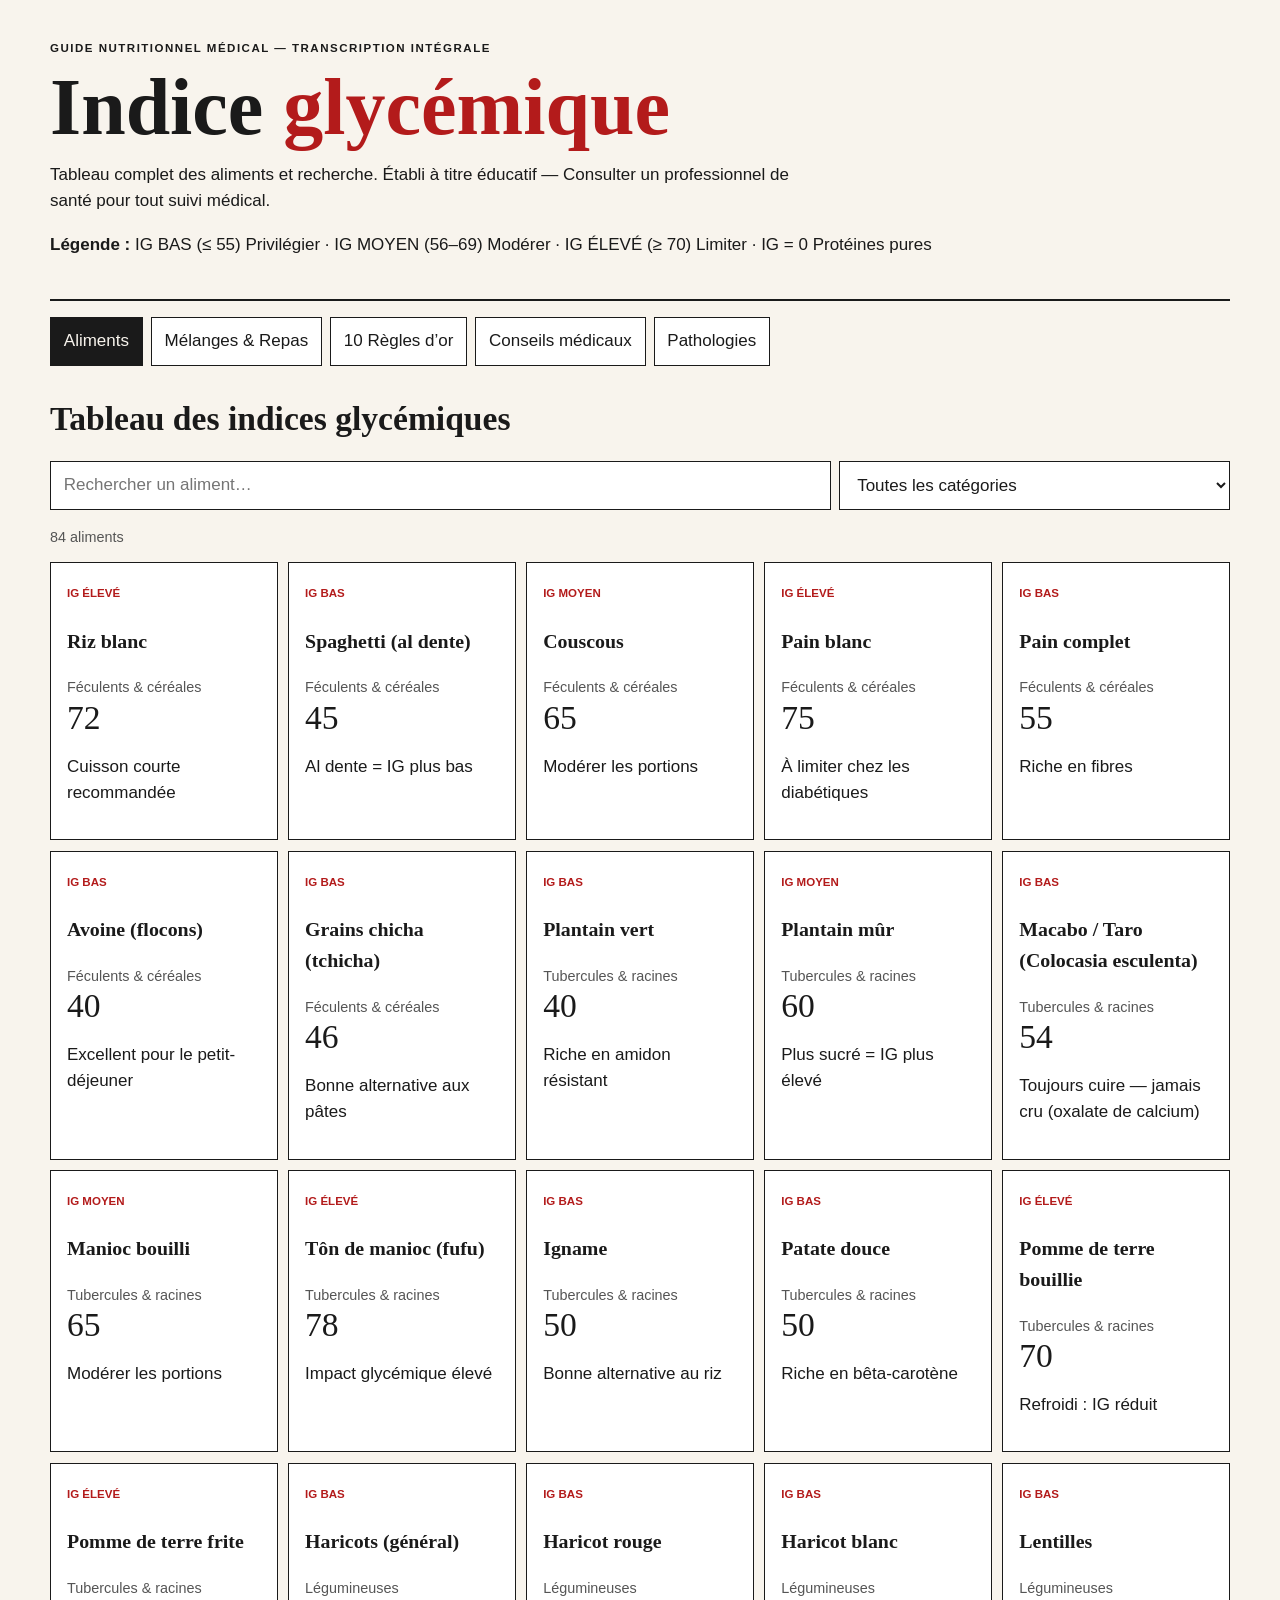
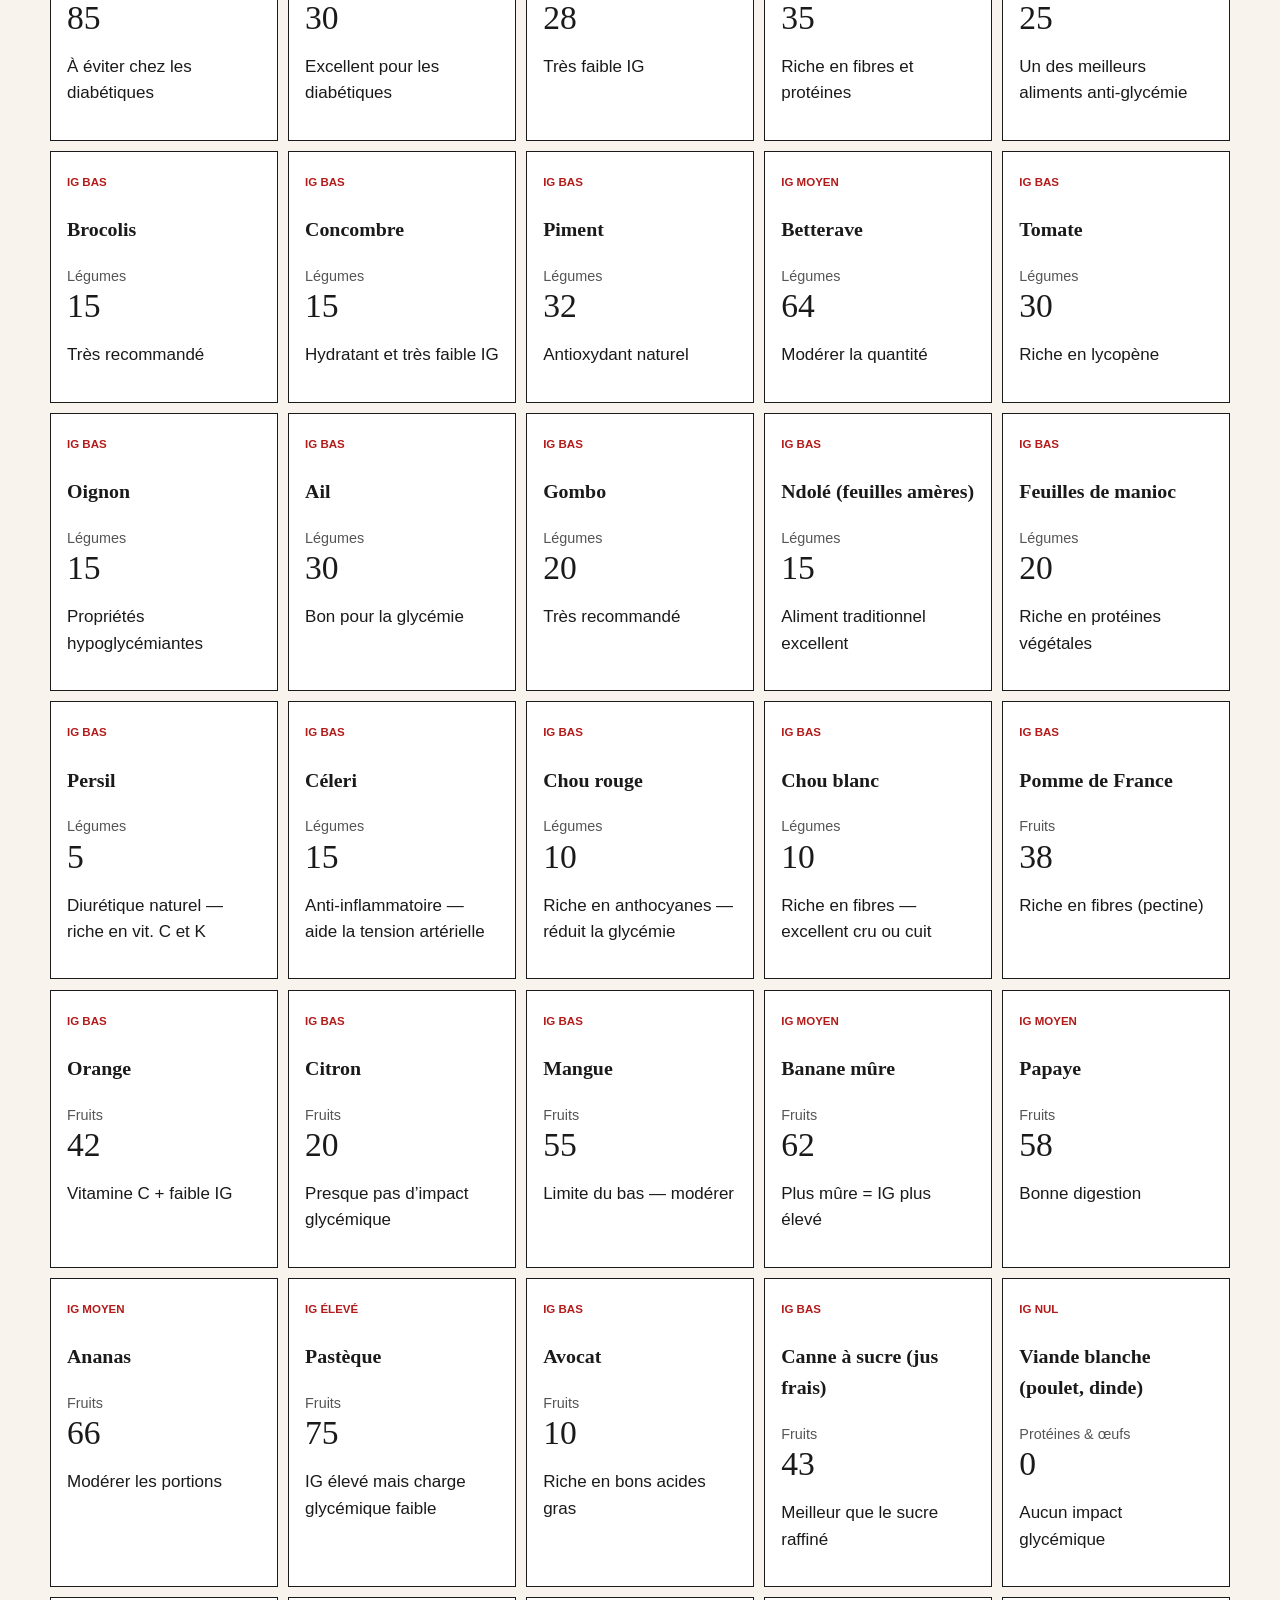
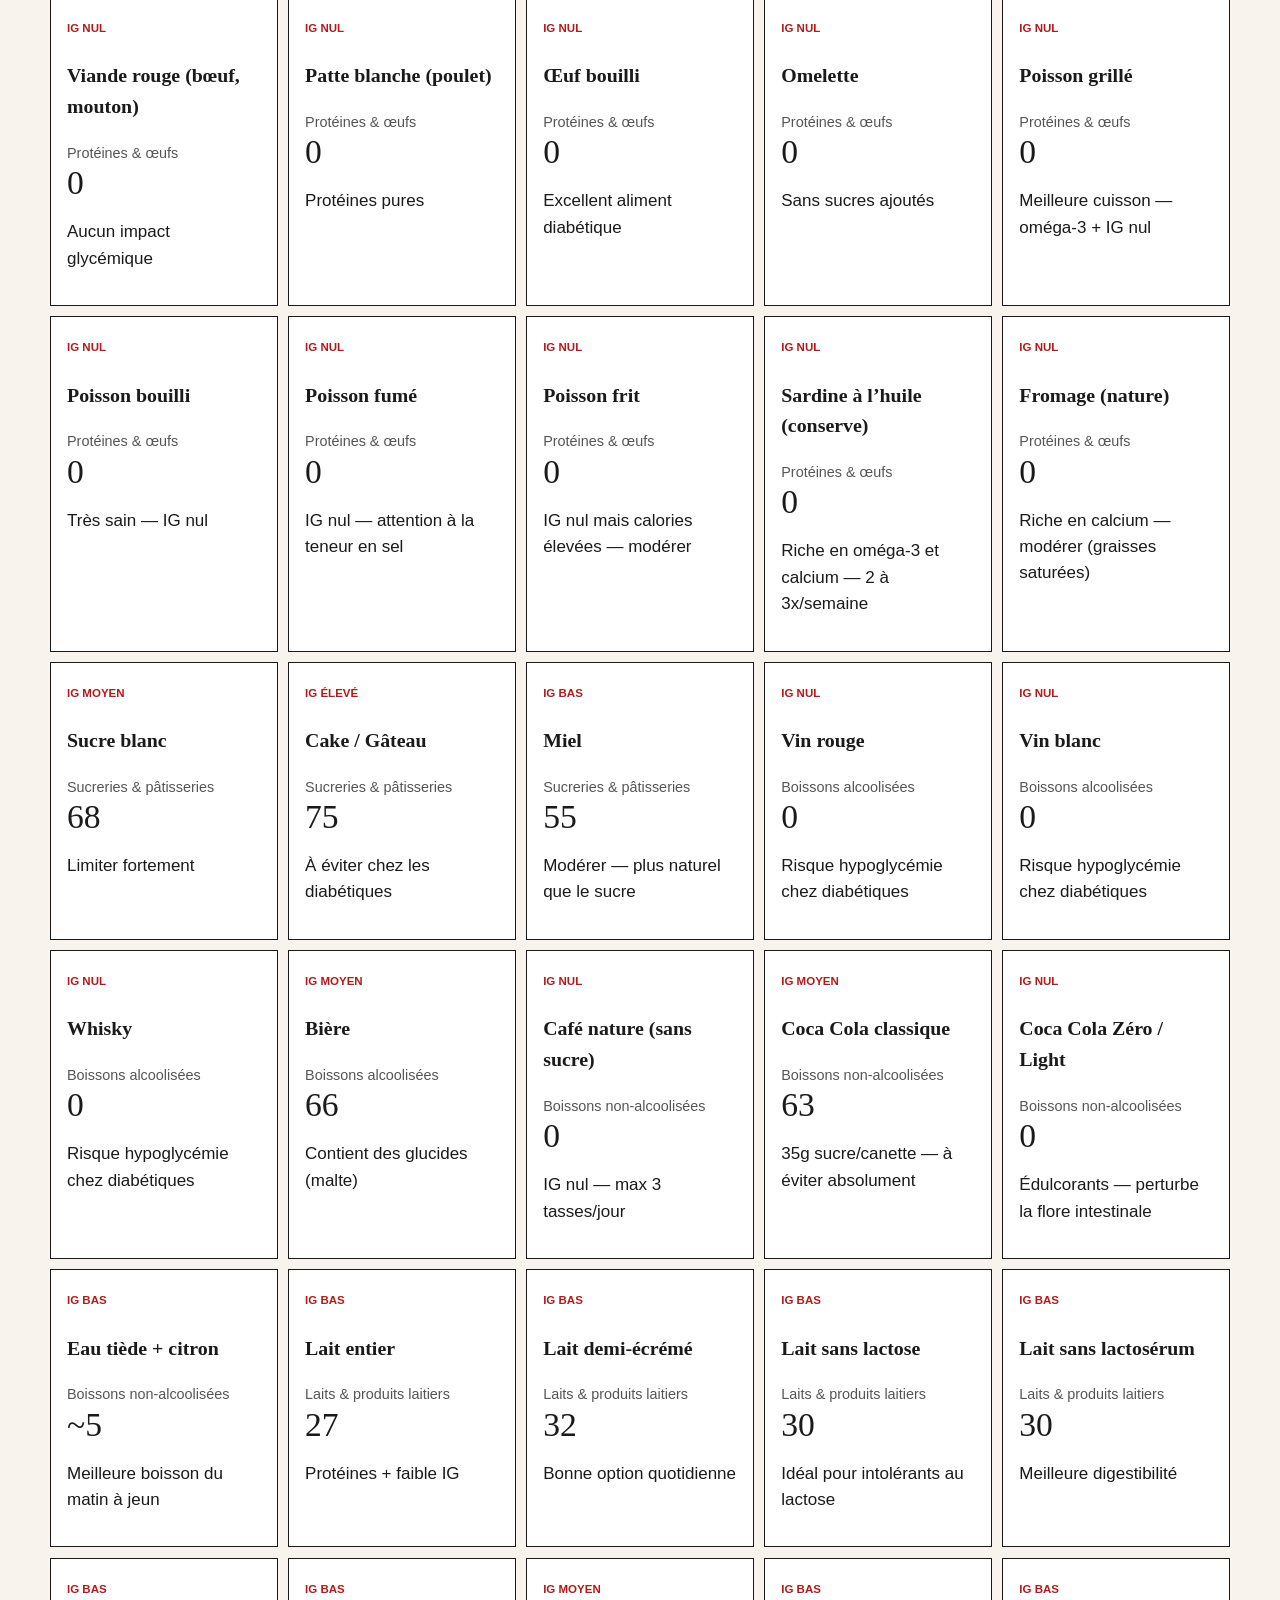
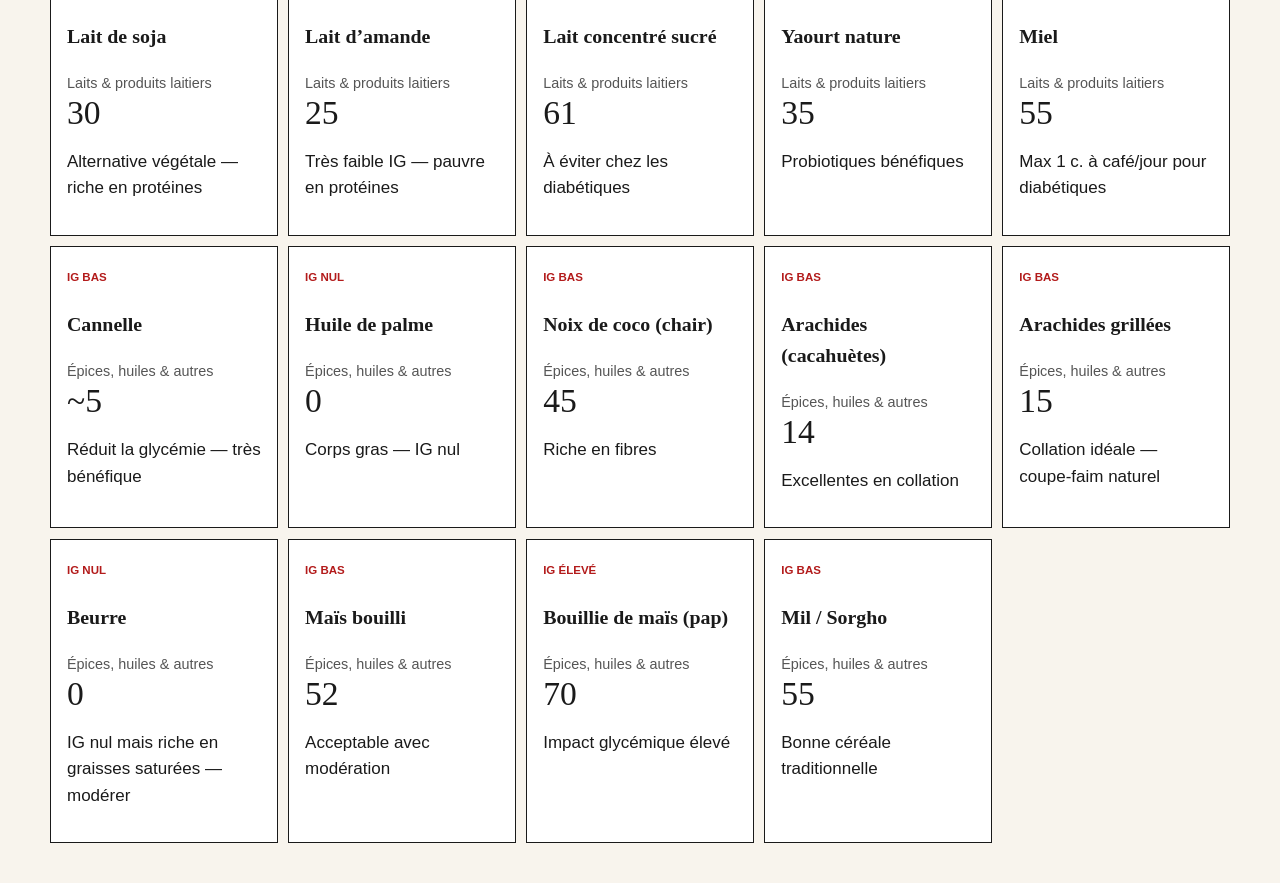
==== index.html @ 5c4b7b7a "Améliore le responsive design mobile et desktop" ====
<!doctype html>
<html lang="fr">
<head>
  <meta charset="utf-8">
  <meta name="viewport" content="width=device-width, initial-scale=1, viewport-fit=cover">
  <title>Aliments — Indice glycémique</title>
  <link rel="stylesheet" href="css/style.css">
</head>
<body><main><header><div class="eyebrow">Guide Nutritionnel Médical — transcription intégrale</div><h1>Indice <em>glycémique</em></h1><p class="intro">Tableau complet des aliments et recherche. Établi à titre éducatif — Consulter un professionnel de santé pour tout suivi médical.</p><p><b>Légende :</b> IG BAS (≤ 55) Privilégier · IG MOYEN (56–69) Modérer · IG ÉLEVÉ (≥ 70) Limiter · IG = 0 Protéines pures</p></header><nav id="global-nav" class="nav" aria-label="Navigation globale"></nav><h2>Tableau des indices glycémiques</h2><div class="controls"><input id="q" placeholder="Rechercher un aliment…"><select id="cat"></select></div><p id="count" class="muted"></p><div id="grid" class="grid"></div></main><script src="app.js"></script></body>
</html>
---- css/style.css ----
:root{--cream:#F8F4ED;--ink:#1A1A1A;--red:#B31B1B}*{box-sizing:border-box}html{font-size:100%;-webkit-text-size-adjust:100%}body{margin:0;background:var(--cream);color:var(--ink);font:clamp(1rem,2vw,1.0625rem)/1.55 Arial,sans-serif}main{width:min(100% - 2rem,1180px);margin:auto;padding:clamp(1rem,4vw,2.5rem) 0}header{border-bottom:2px solid var(--ink);padding-bottom:clamp(1rem,3vw,1.5rem)}h1,h2,h3{font-family:Georgia,serif}h1{font-size:clamp(2.35rem,8vw,5rem);line-height:.95;margin:.7rem 0 1rem;overflow-wrap:anywhere}h2{font-size:clamp(1.45rem,4vw,2.1rem);margin:1.5rem 0 .8rem}h1 em,.tag{color:var(--red);font-style:normal}.eyebrow{text-transform:uppercase;letter-spacing:.13em;font-size:.72rem;font-weight:bold}.intro{max-width:780px}.nav{display:flex;flex-wrap:wrap;gap:.5rem;margin:1rem 0 1.25rem;overflow-x:auto;padding-bottom:.15rem;-webkit-overflow-scrolling:touch}.nav a,.nav button,button,input,select{min-height:44px;border:1px solid var(--ink);border-radius:0;background:#fff;padding:.65rem .8rem;color:inherit;font:inherit}.nav a{display:flex;align-items:center;text-decoration:none;white-space:nowrap}.nav a.active,.nav a:hover{background:var(--ink);color:var(--cream)}.controls{display:grid;grid-template-columns:minmax(0,2fr) minmax(11rem,1fr);gap:.5rem;margin:1rem 0}.controls input,.controls select{width:100%;min-width:0}.grid,.rules{display:grid;grid-template-columns:repeat(auto-fit,minmax(min(100%,220px),1fr));gap:.65rem}.card,.panel,.rule{background:#fff;border:1px solid var(--ink);padding:clamp(.85rem,2vw,1rem);min-width:0}.tag{font-size:.72rem;text-transform:uppercase;font-weight:bold}.gi{font:clamp(1.8rem,5vw,2.1rem) Georgia,serif}.muted{color:#555;font-size:.9rem}.rule{border-left:4px solid var(--red)}table{border-collapse:collapse;width:100%;background:#fff;min-width:36rem}th,td{border:1px solid var(--ink);padding:.55rem;text-align:left;vertical-align:top}th{font-family:Georgia,serif}.pagination{border-top:2px solid var(--ink);padding-top:1rem;margin-top:1.5rem}p,li{overflow-wrap:anywhere}@media(max-width:650px){main{width:min(100% - 1.25rem,1180px)}.controls{grid-template-columns:1fr}.nav{flex-wrap:nowrap}.nav a{flex:0 0 auto}table{font-size:.85rem}.panel{padding:.85rem}ul{padding-left:1.25rem}}@media(min-width:900px){.nav a{flex:0 1 auto}}@media(max-width:340px){body{font-size:.95rem}.eyebrow{letter-spacing:.08em}.nav{gap:.35rem}}
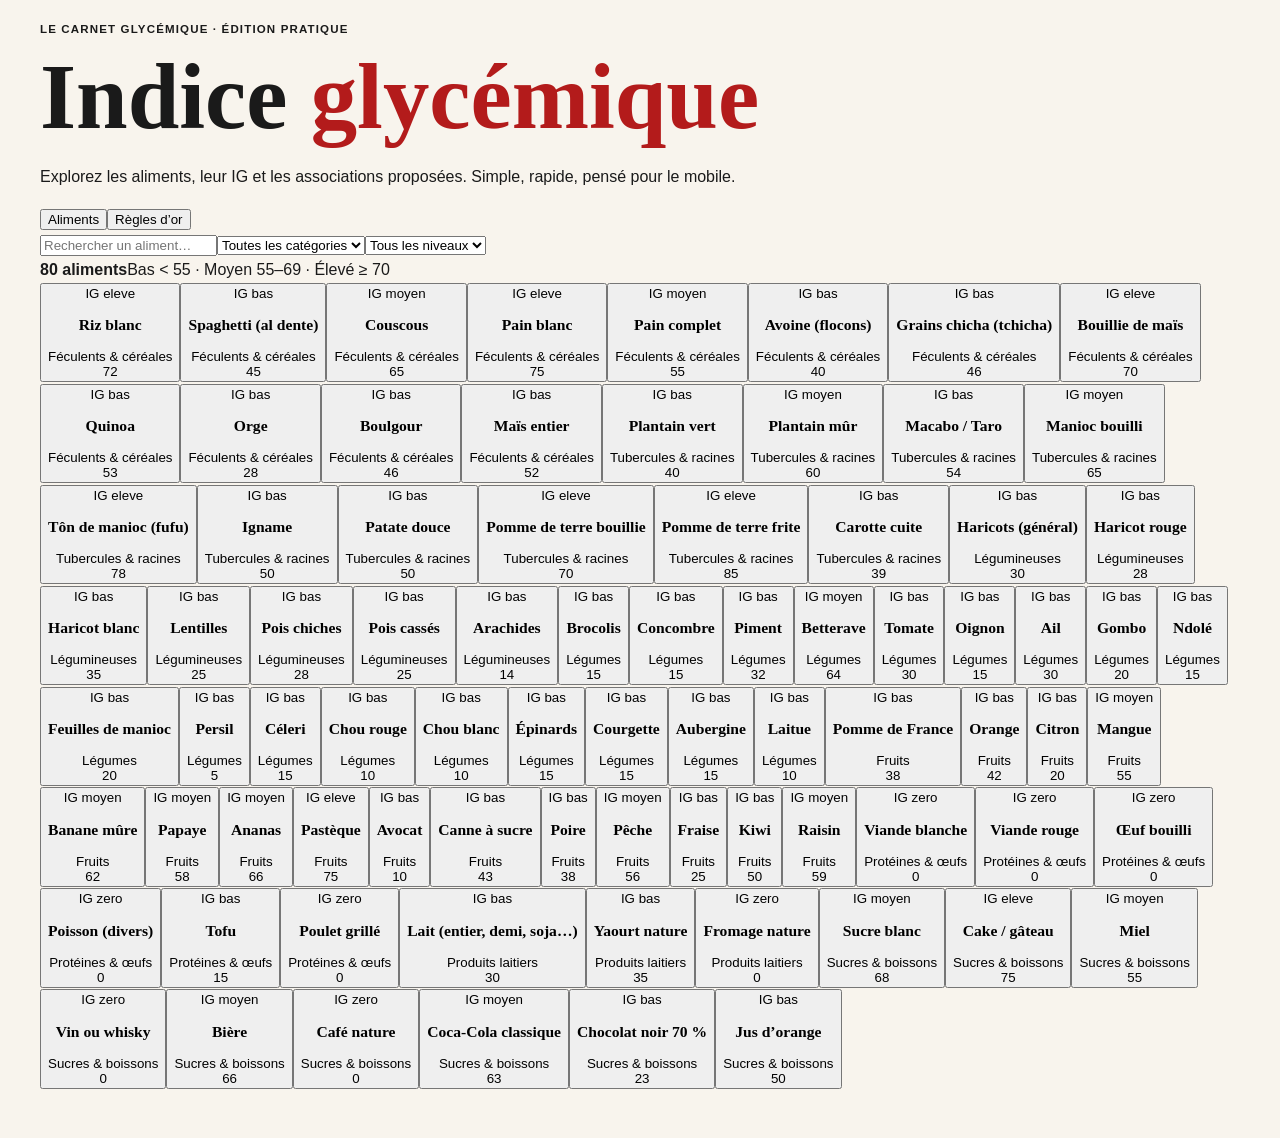
==== commit 7bfd4c3c: "Initialisation autonome des aliments dans index.html" ====
--- a/index.html
+++ b/index.html
@@ -1,10 +1 @@
-<!doctype html>
-<html lang="fr">
-<head>
-  <meta charset="utf-8">
-  <meta name="viewport" content="width=device-width, initial-scale=1, viewport-fit=cover">
-  <title>Aliments — Indice glycémique</title>
-  <link rel="stylesheet" href="css/style.css">
-</head>
-<body><main><header><div class="eyebrow">Guide Nutritionnel Médical — transcription intégrale</div><h1>Indice <em>glycémique</em></h1><p class="intro">Tableau complet des aliments et recherche. Établi à titre éducatif — Consulter un professionnel de santé pour tout suivi médical.</p><p><b>Légende :</b> IG BAS (≤ 55) Privilégier · IG MOYEN (56–69) Modérer · IG ÉLEVÉ (≥ 70) Limiter · IG = 0 Protéines pures</p></header><nav id="global-nav" class="nav" aria-label="Navigation globale"></nav><h2>Tableau des indices glycémiques</h2><div class="controls"><input id="q" placeholder="Rechercher un aliment…"><select id="cat"></select></div><p id="count" class="muted"></p><div id="grid" class="grid"></div></main><script src="app.js"></script></body>
-</html>+<!doctype html><html lang="fr"><head><meta charset="utf-8"><meta name="viewport" content="width=device-width,initial-scale=1"><title>Indice — Le carnet glycémique</title><link rel="stylesheet" href="css/style.css"></head><body><main><header><div class="eyebrow">Le carnet glycémique · édition pratique</div><h1>Indice <em>glycémique</em></h1><p class="intro">Explorez les aliments, leur IG et les associations proposées. Simple, rapide, pensé pour le mobile.</p></header><div class="tabs"><button class="active" data-tab="foods">Aliments</button><button data-tab="rules">Règles d’or</button></div><section id="foods"><div class="controls"><input id="search" placeholder="Rechercher un aliment…" autocomplete="off"><select id="cat"><option value="">Toutes les catégories</option></select><select id="level"><option value="">Tous les niveaux</option><option value="bas">IG bas</option><option value="moyen">IG moyen</option><option value="eleve">IG élevé</option><option value="zero">IG nul</option></select></div><div class="meta"><strong id="count">0 aliment</strong><span class="muted">Bas &lt; 55 · Moyen 55–69 · Élevé ≥ 70</span></div><div id="grid" class="grid"></div><article id="detail" class="panel" hidden></article></section><section id="rules" hidden><h2>Les règles d’or</h2><div id="rulesList" class="rules"></div><p class="muted" id="note"></p></section></main><script src="js/data.js"></script><script>let db=window.APP_DATA;const $=s=>document.querySelector(s);const level=v=>v===0?'zero':v<55?'bas':v<70?'moyen':'eleve';function render(){let q=$('#search').value.toLowerCase(),c=$('#cat').value,l=$('#level').value,a=db.aliments.filter(x=>(!q||x[0].toLowerCase().includes(q))&&(!c||x[1]===c)&&(!l||level(x[2])===l));$('#count').textContent=a.length+' aliment'+(a.length>1?'s':'');$('#grid').innerHTML=a.map(x=>`<button class="card"><span class="tag ${level(x[2])}">IG ${level(x[2])}</span><h3>${x[0]}</h3><span class="muted">${x[1]}</span><div class="gi ${level(x[2])}">${x[2]}</div></button>`).join('');document.querySelectorAll('.card').forEach((b,i)=>b.onclick=()=>{$('#detail').hidden=false;$('#detail').innerHTML=`<h2>${a[i][0]}</h2><div class="gi ${level(a[i][2])}">IG ${a[i][2]}</div><p>${a[i][3]}</p>`;$('#detail').scrollIntoView({behavior:'smooth'})})}function init(){[...new Set(db.aliments.map(x=>x[1]))].sort().forEach(x=>$('#cat').insertAdjacentHTML('beforeend',`<option>${x}</option>`));$('#rulesList').innerHTML=db.regles_dor.map(x=>`<div class="rule">${x}</div>`).join('');$('#note').textContent=db.note||'';render()}['search','cat','level'].forEach(x=>$('#'+x).oninput=render);document.querySelectorAll('[data-tab]').forEach(b=>b.onclick=()=>{document.querySelectorAll('[data-tab]').forEach(x=>x.classList.remove('active'));b.classList.add('active');$('#foods').hidden=b.dataset.tab!=='foods';$('#rules').hidden=b.dataset.tab!=='rules'});document.addEventListener('DOMContentLoaded',init);</script></body></html>
--- a/css/style.css
+++ b/css/style.css
@@ -1 +1 @@
-:root{--cream:#F8F4ED;--ink:#1A1A1A;--red:#B31B1B}*{box-sizing:border-box}html{font-size:100%;-webkit-text-size-adjust:100%}body{margin:0;background:var(--cream);color:var(--ink);font:clamp(1rem,2vw,1.0625rem)/1.55 Arial,sans-serif}main{width:min(100% - 2rem,1180px);margin:auto;padding:clamp(1rem,4vw,2.5rem) 0}header{border-bottom:2px solid var(--ink);padding-bottom:clamp(1rem,3vw,1.5rem)}h1,h2,h3{font-family:Georgia,serif}h1{font-size:clamp(2.35rem,8vw,5rem);line-height:.95;margin:.7rem 0 1rem;overflow-wrap:anywhere}h2{font-size:clamp(1.45rem,4vw,2.1rem);margin:1.5rem 0 .8rem}h1 em,.tag{color:var(--red);font-style:normal}.eyebrow{text-transform:uppercase;letter-spacing:.13em;font-size:.72rem;font-weight:bold}.intro{max-width:780px}.nav{display:flex;flex-wrap:wrap;gap:.5rem;margin:1rem 0 1.25rem;overflow-x:auto;padding-bottom:.15rem;-webkit-overflow-scrolling:touch}.nav a,.nav button,button,input,select{min-height:44px;border:1px solid var(--ink);border-radius:0;background:#fff;padding:.65rem .8rem;color:inherit;font:inherit}.nav a{display:flex;align-items:center;text-decoration:none;white-space:nowrap}.nav a.active,.nav a:hover{background:var(--ink);color:var(--cream)}.controls{display:grid;grid-template-columns:minmax(0,2fr) minmax(11rem,1fr);gap:.5rem;margin:1rem 0}.controls input,.controls select{width:100%;min-width:0}.grid,.rules{display:grid;grid-template-columns:repeat(auto-fit,minmax(min(100%,220px),1fr));gap:.65rem}.card,.panel,.rule{background:#fff;border:1px solid var(--ink);padding:clamp(.85rem,2vw,1rem);min-width:0}.tag{font-size:.72rem;text-transform:uppercase;font-weight:bold}.gi{font:clamp(1.8rem,5vw,2.1rem) Georgia,serif}.muted{color:#555;font-size:.9rem}.rule{border-left:4px solid var(--red)}table{border-collapse:collapse;width:100%;background:#fff;min-width:36rem}th,td{border:1px solid var(--ink);padding:.55rem;text-align:left;vertical-align:top}th{font-family:Georgia,serif}.pagination{border-top:2px solid var(--ink);padding-top:1rem;margin-top:1.5rem}p,li{overflow-wrap:anywhere}@media(max-width:650px){main{width:min(100% - 1.25rem,1180px)}.controls{grid-template-columns:1fr}.nav{flex-wrap:nowrap}.nav a{flex:0 0 auto}table{font-size:.85rem}.panel{padding:.85rem}ul{padding-left:1.25rem}}@media(min-width:900px){.nav a{flex:0 1 auto}}@media(max-width:340px){body{font-size:.95rem}.eyebrow{letter-spacing:.08em}.nav{gap:.35rem}}+:root{--cream:#F8F4ED;--charcoal:#1A1A1A;--crimson:#B31B1B;--paper:#FFFFFF;--contrast:#F1EBE0}*{box-sizing:border-box}html{scroll-behavior:smooth}body{margin:0;background:var(--cream);color:var(--charcoal);font:16px/1.6 Arial,sans-serif}main{width:min(100% - 2rem,1200px);margin:auto;padding:1.25rem 0 3rem}h1,h2,h3{font-family:Georgia,'Times New Roman',serif;line-height:1.1}h1{font-size:clamp(2.7rem,8vw,5.8rem);margin:.5rem 0 1rem}h1 em{color:var(--crimson);font-style:normal}.hero{border-bottom:2px solid var(--charcoal);padding:1rem 0 2rem}.eyebrow,.section-number,.card-kicker,.label,.badge{font-size:.72rem;font-weight:700;letter-spacing:.1em;text-transform:uppercase}.lead{max-width:42rem;font-size:1.1rem}.quick-nav{display:flex;gap:.5rem;overflow-x:auto;padding:1rem 0;position:sticky;top:0;background:var(--cream);z-index:2}.quick-nav a{border:1px solid var(--charcoal);color:var(--charcoal);padding:.55rem .75rem;text-decoration:none;white-space:nowrap}.quick-nav a:hover,.quick-nav a:focus{background:var(--charcoal);color:var(--cream)}.section-block{scroll-margin-top:5rem;margin:2.5rem 0 4rem}.section-heading{border-left:4px solid var(--crimson);padding:0 0 1rem 1rem;margin-bottom:1.5rem}.section-heading h2{font-size:clamp(1.8rem,4vw,3rem);margin:.25rem 0 .75rem}.section-number{color:var(--crimson);margin:0}.card-grid{display:grid;grid-template-columns:repeat(auto-fit,minmax(min(100%,340px),1fr));gap:1.25rem}.pathology-card{background:var(--paper);border:1px solid var(--charcoal);border-left:4px solid var(--crimson);scroll-margin-top:5rem;min-width:0}.card-header{background:var(--contrast);border-bottom:1px solid #D5CEBE;padding:1.25rem}.card-header h3{font-size:clamp(1.35rem,3vw,1.8rem);margin:.25rem 0 .7rem}.card-kicker{color:var(--crimson);margin:0}.badge{display:inline-block;background:var(--charcoal);color:var(--cream);padding:.25rem .5rem;letter-spacing:.05em}.description{margin:1rem 0 0}.card-content{padding:1.25rem}.card-content>div{margin:0 0 1.5rem}.card-content>div:last-child{margin-bottom:0}.card-content h4{font-size:.78rem;letter-spacing:.08em;text-transform:uppercase;margin:0 0 .5rem;color:var(--crimson)}.card-content p{margin:.35rem 0}.card-content ul{margin:.5rem 0 0;padding-left:1.25rem}.card-content li{margin:.3rem 0}.label{border-top:1px solid #D5CEBE;padding-top:.75rem;margin-top:1rem!important}.notice{border-top:2px solid var(--charcoal);padding-top:1rem;font-size:.9rem}@media(max-width:600px){main{width:min(100% - 1.25rem,1200px)}.quick-nav{margin:0 -.25rem;padding-left:.25rem;padding-right:.25rem}.section-block{margin:2rem 0 3rem}.card-content{padding:1rem}.card-header{padding:1rem}}
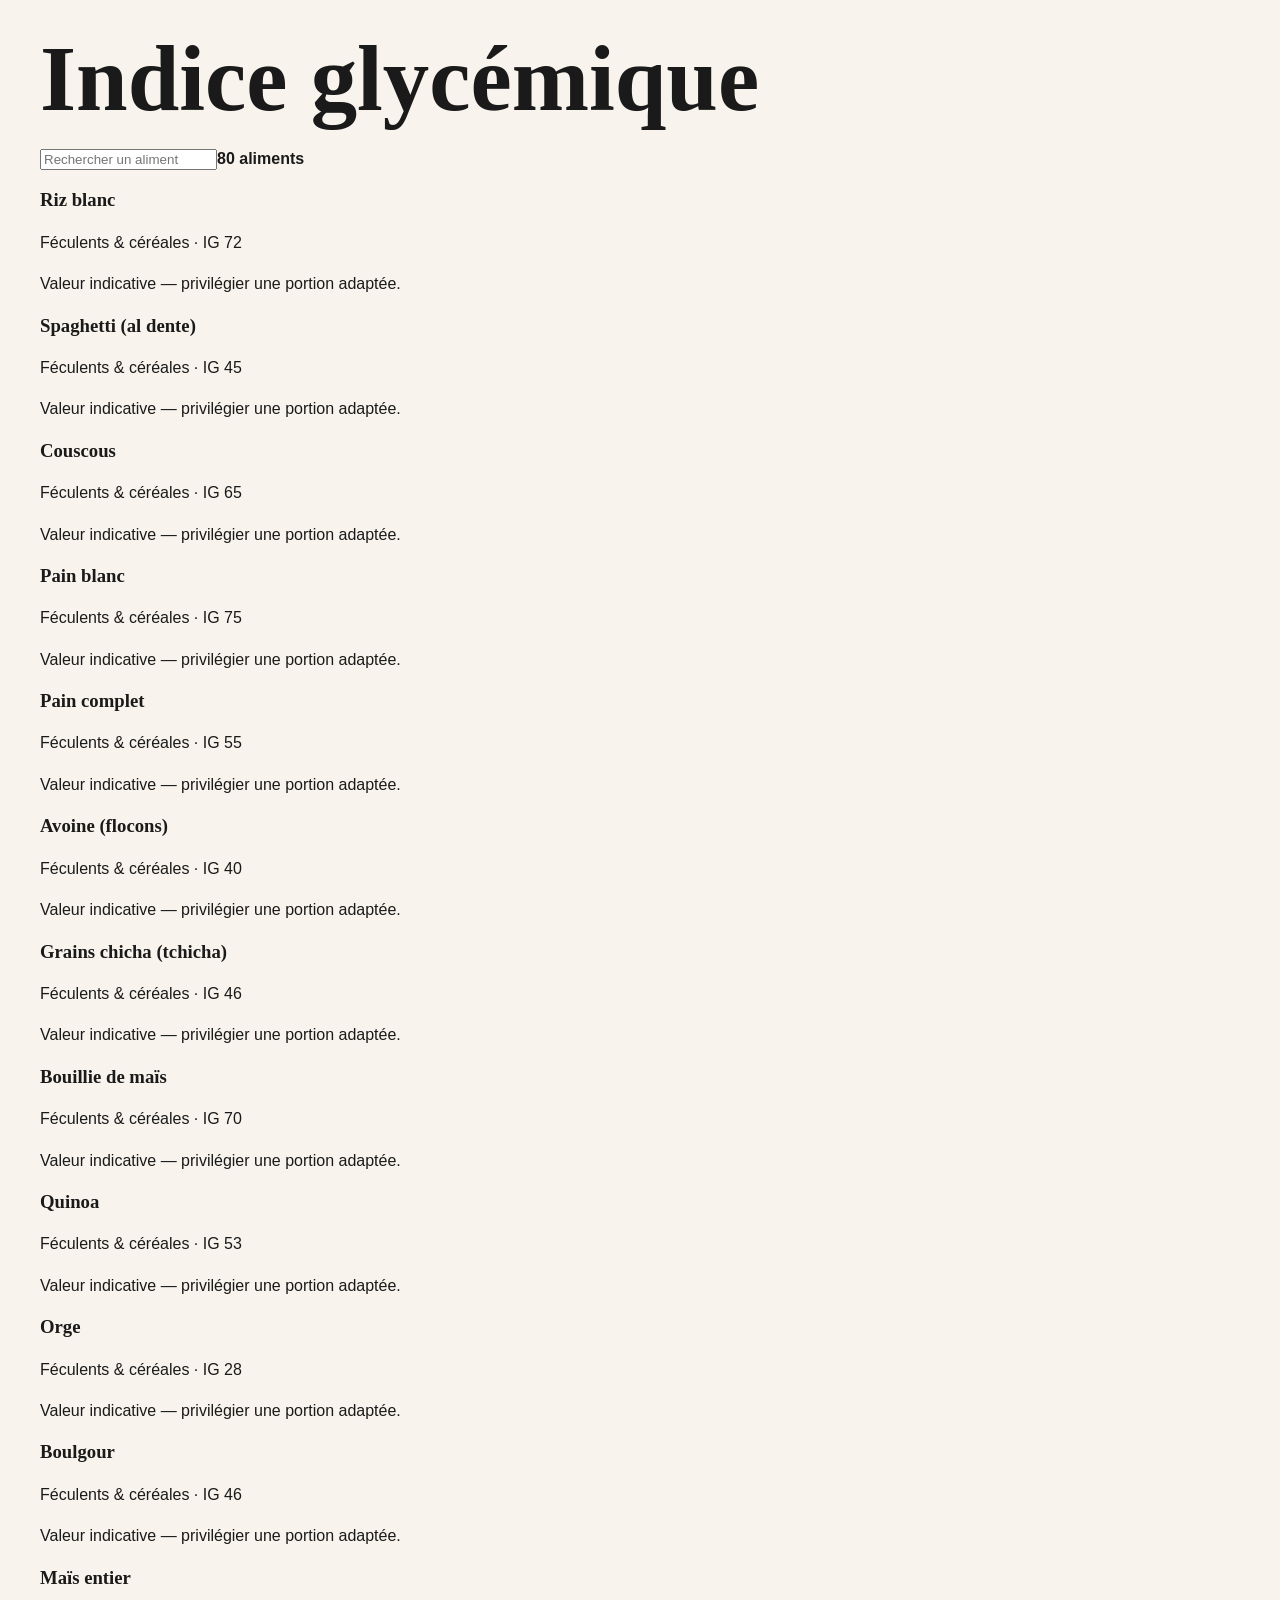
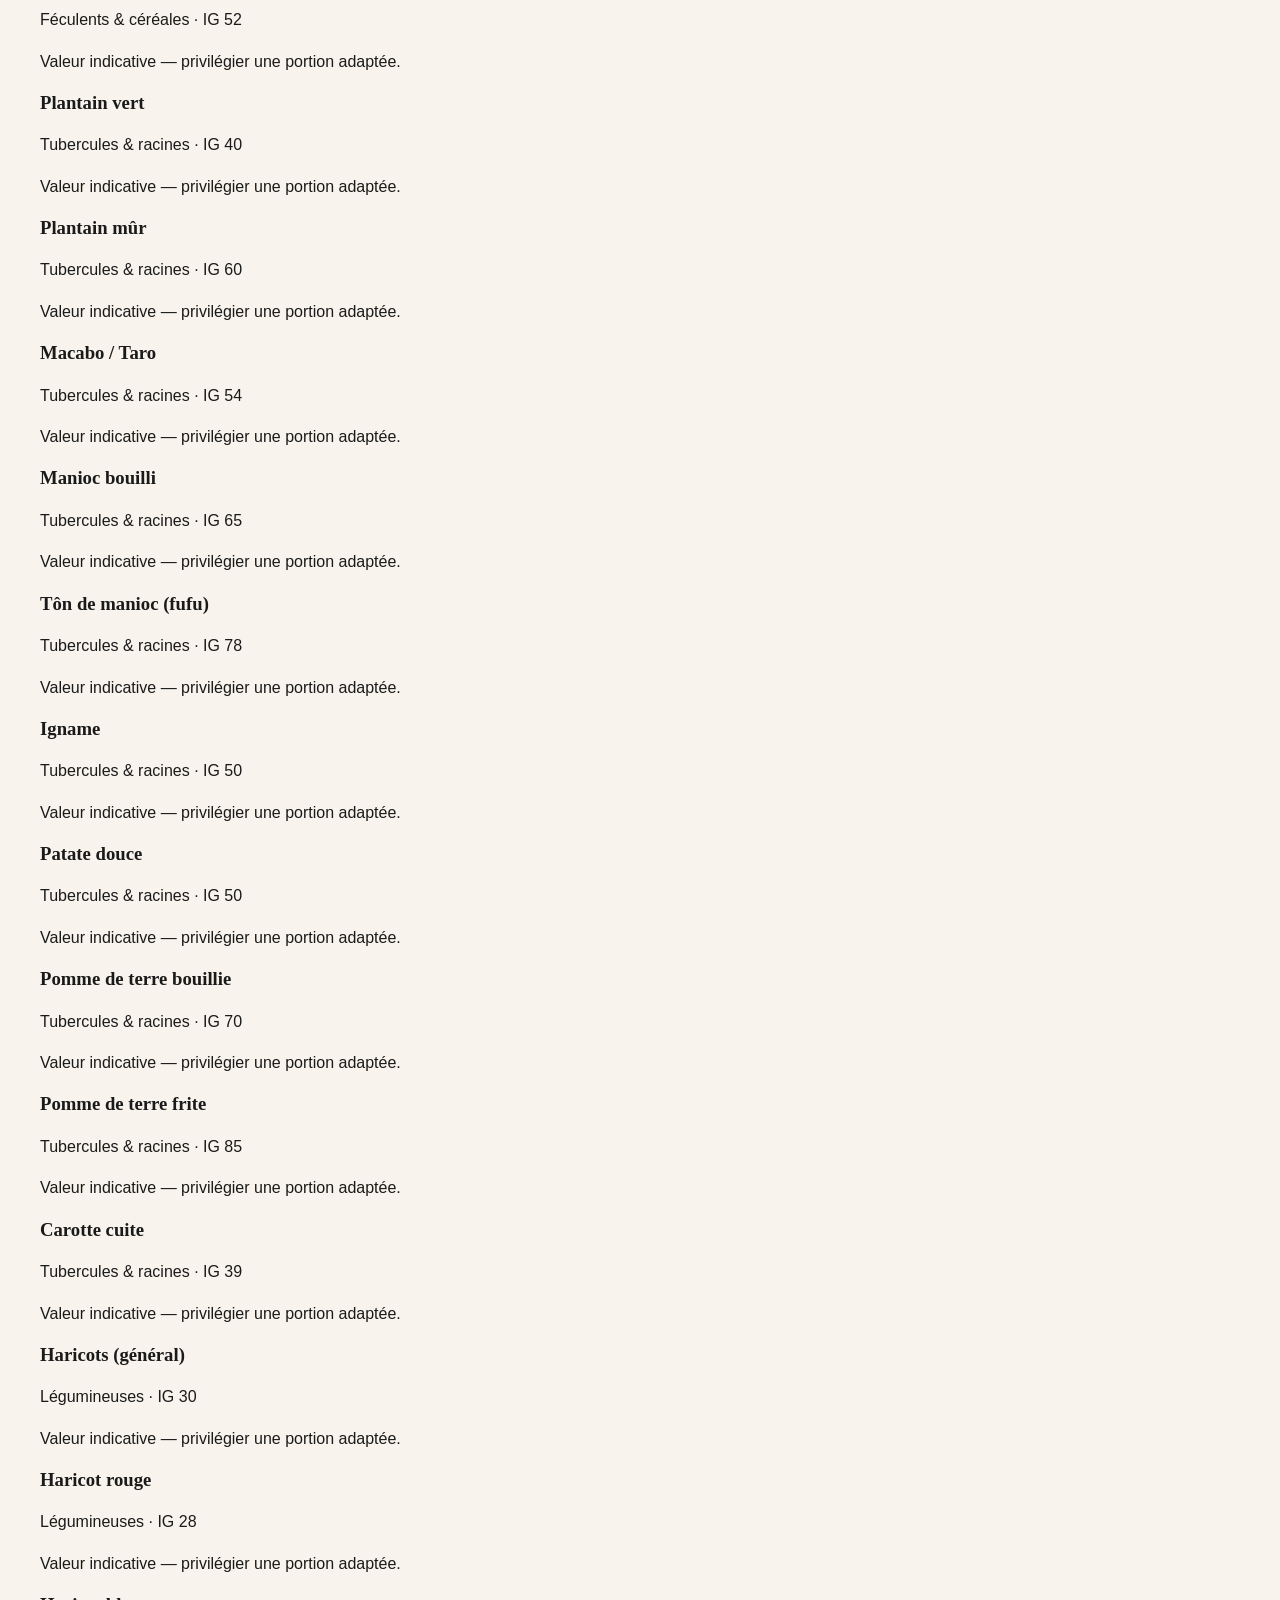
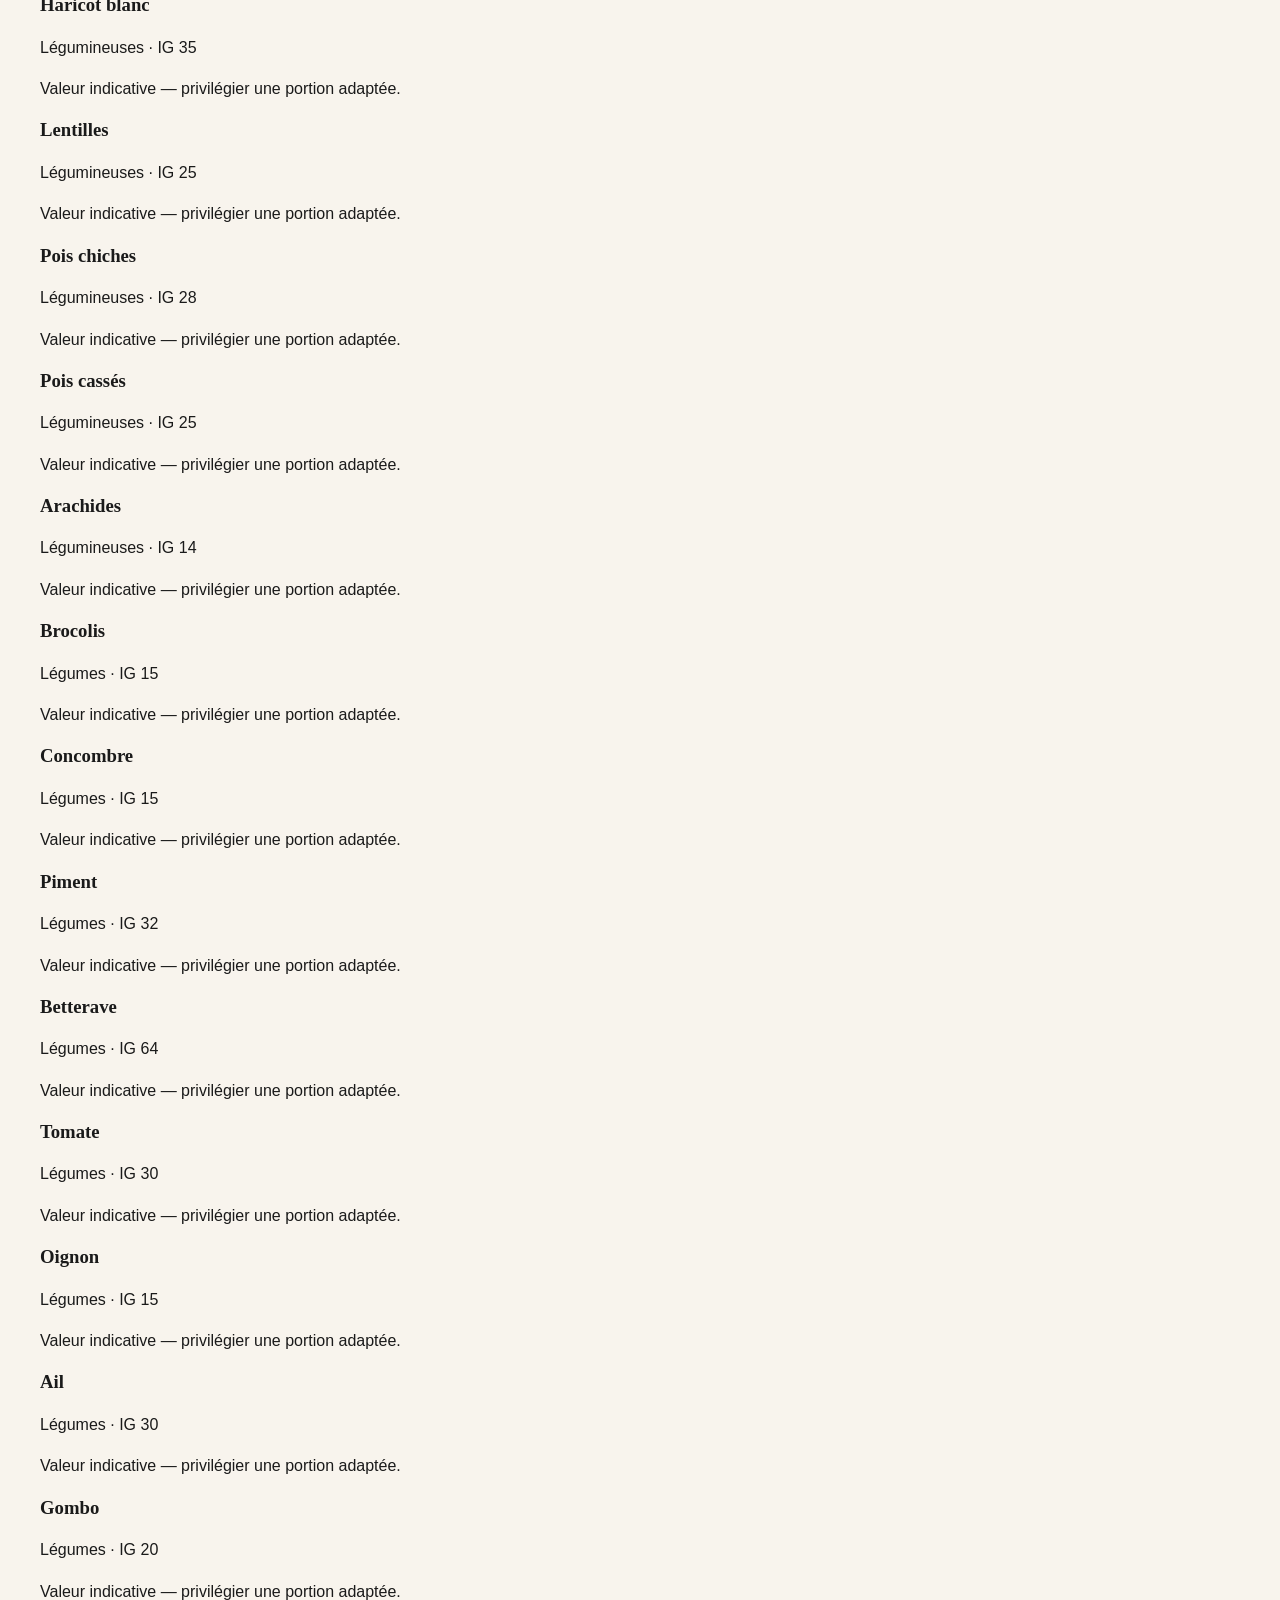
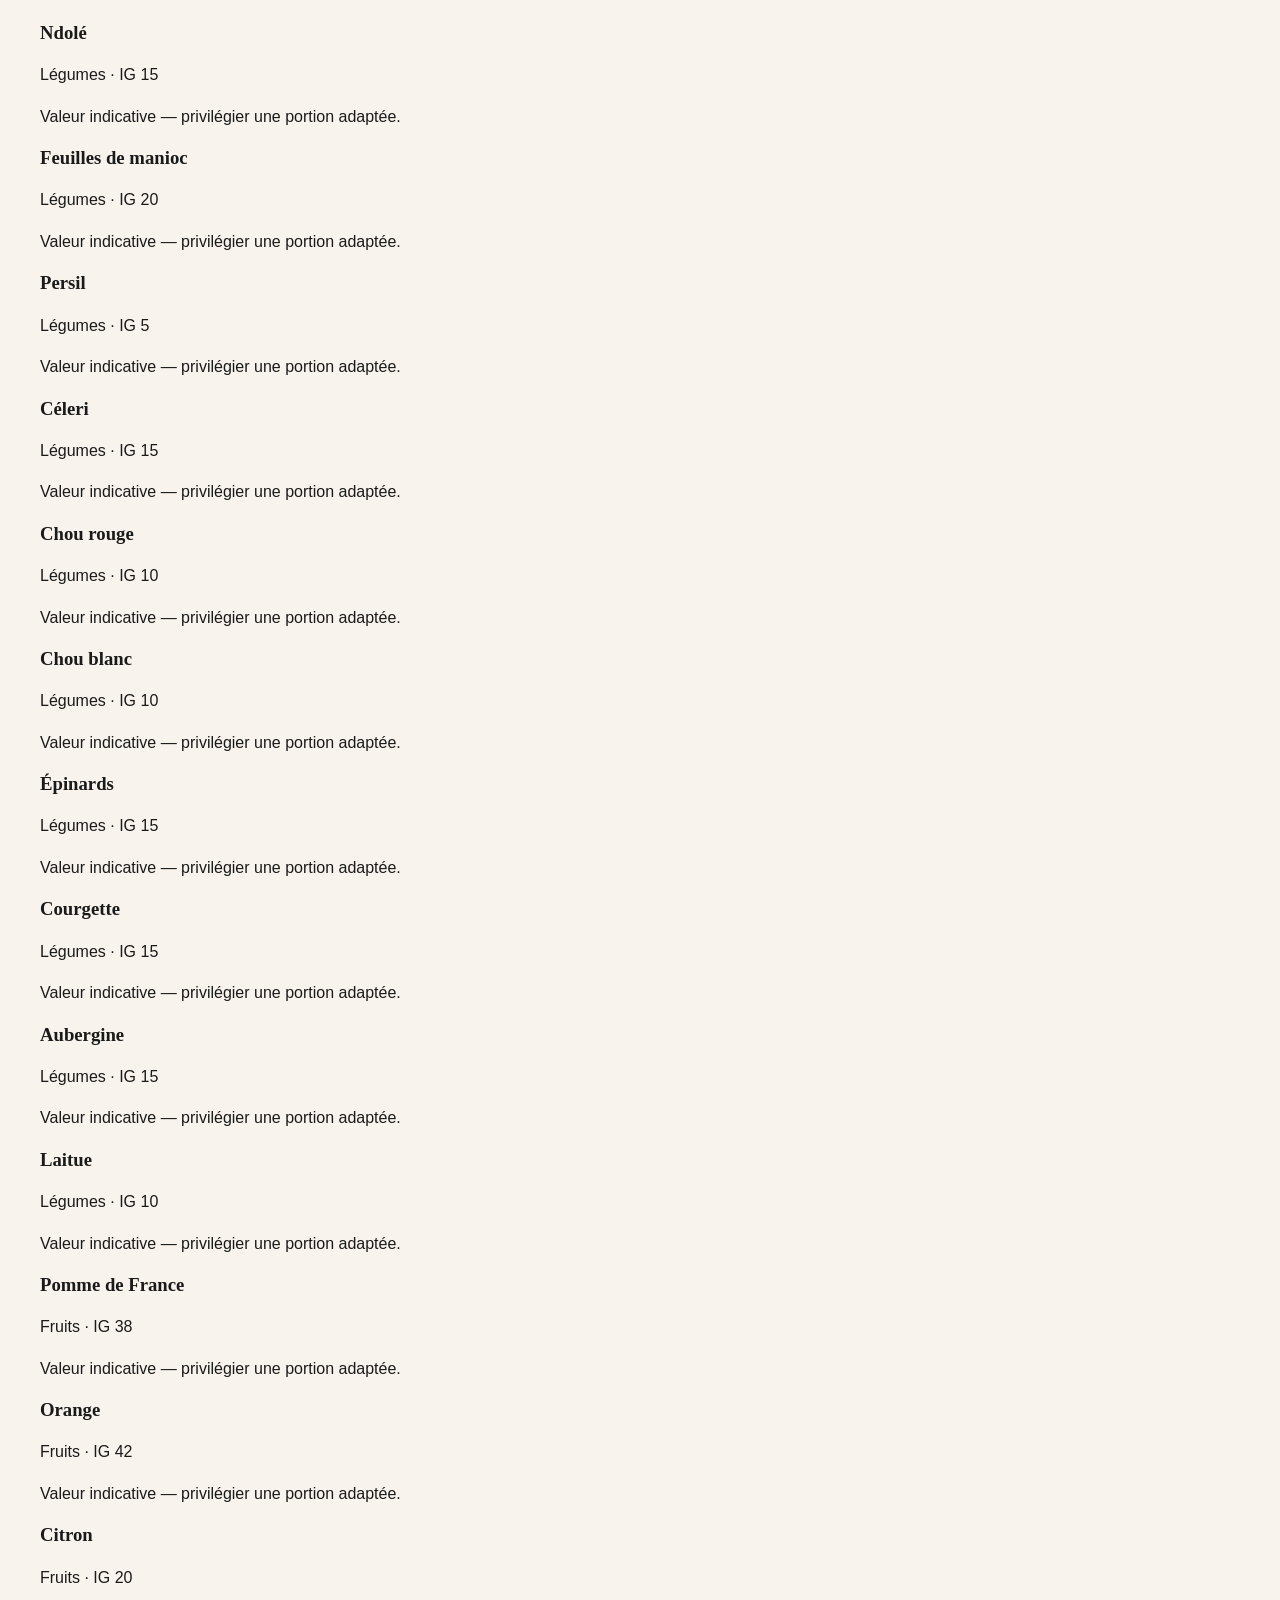
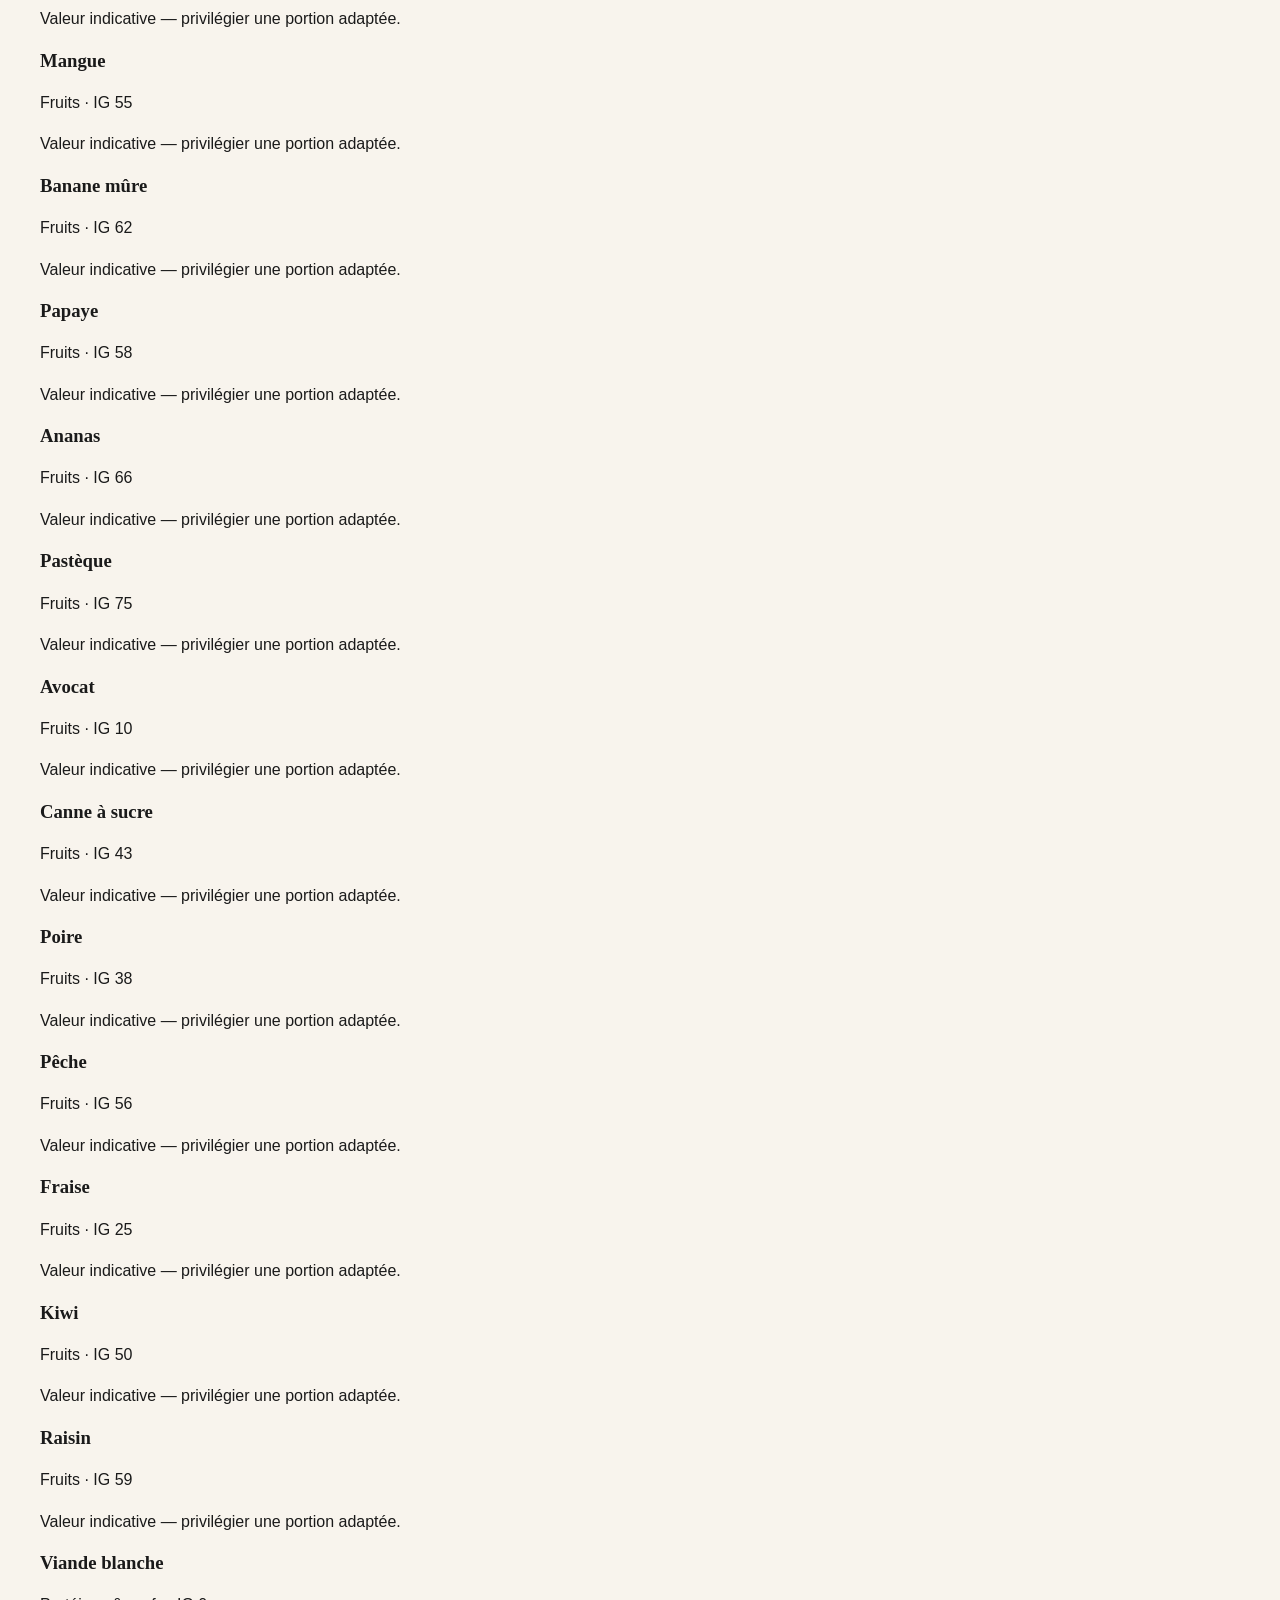
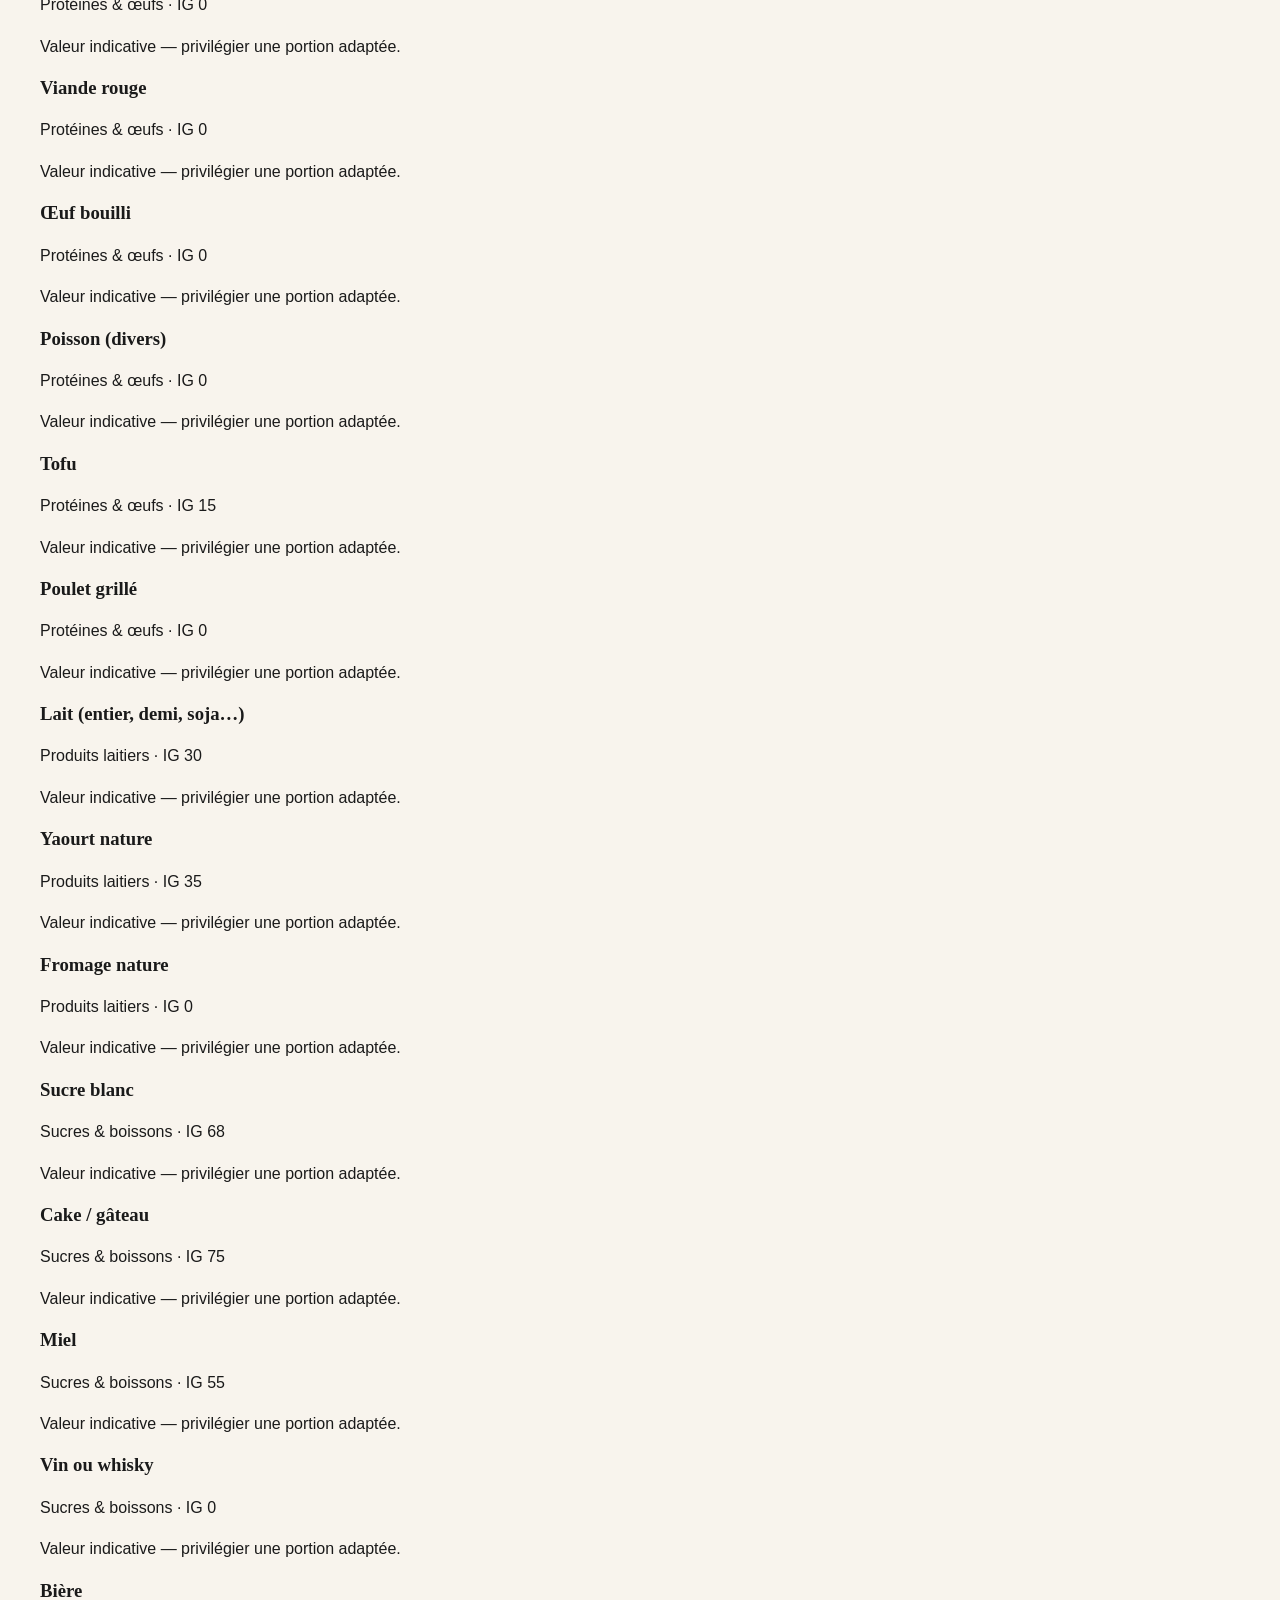
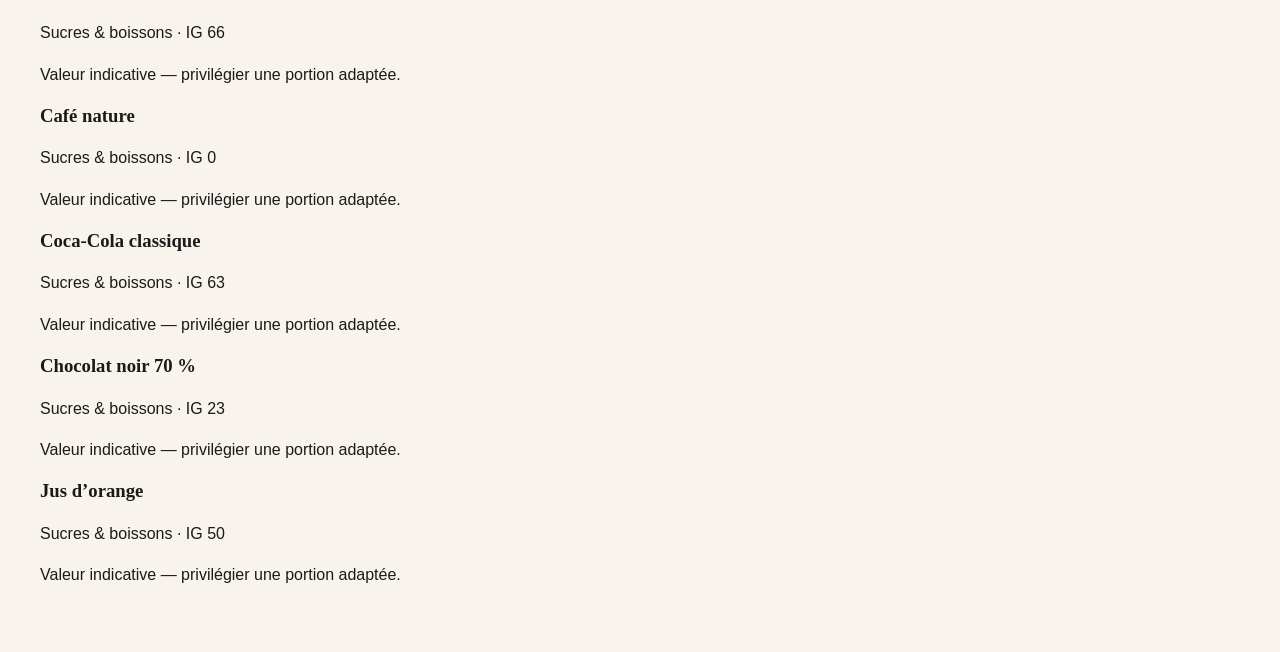
==== commit 082d2221: "Correction radicale du rendu synchrone des données JSON" ====
--- a/index.html
+++ b/index.html
@@ -1 +1 @@
-<!doctype html><html lang="fr"><head><meta charset="utf-8"><meta name="viewport" content="width=device-width,initial-scale=1"><title>Indice — Le carnet glycémique</title><link rel="stylesheet" href="css/style.css"></head><body><main><header><div class="eyebrow">Le carnet glycémique · édition pratique</div><h1>Indice <em>glycémique</em></h1><p class="intro">Explorez les aliments, leur IG et les associations proposées. Simple, rapide, pensé pour le mobile.</p></header><div class="tabs"><button class="active" data-tab="foods">Aliments</button><button data-tab="rules">Règles d’or</button></div><section id="foods"><div class="controls"><input id="search" placeholder="Rechercher un aliment…" autocomplete="off"><select id="cat"><option value="">Toutes les catégories</option></select><select id="level"><option value="">Tous les niveaux</option><option value="bas">IG bas</option><option value="moyen">IG moyen</option><option value="eleve">IG élevé</option><option value="zero">IG nul</option></select></div><div class="meta"><strong id="count">0 aliment</strong><span class="muted">Bas &lt; 55 · Moyen 55–69 · Élevé ≥ 70</span></div><div id="grid" class="grid"></div><article id="detail" class="panel" hidden></article></section><section id="rules" hidden><h2>Les règles d’or</h2><div id="rulesList" class="rules"></div><p class="muted" id="note"></p></section></main><script src="js/data.js"></script><script>let db=window.APP_DATA;const $=s=>document.querySelector(s);const level=v=>v===0?'zero':v<55?'bas':v<70?'moyen':'eleve';function render(){let q=$('#search').value.toLowerCase(),c=$('#cat').value,l=$('#level').value,a=db.aliments.filter(x=>(!q||x[0].toLowerCase().includes(q))&&(!c||x[1]===c)&&(!l||level(x[2])===l));$('#count').textContent=a.length+' aliment'+(a.length>1?'s':'');$('#grid').innerHTML=a.map(x=>`<button class="card"><span class="tag ${level(x[2])}">IG ${level(x[2])}</span><h3>${x[0]}</h3><span class="muted">${x[1]}</span><div class="gi ${level(x[2])}">${x[2]}</div></button>`).join('');document.querySelectorAll('.card').forEach((b,i)=>b.onclick=()=>{$('#detail').hidden=false;$('#detail').innerHTML=`<h2>${a[i][0]}</h2><div class="gi ${level(a[i][2])}">IG ${a[i][2]}</div><p>${a[i][3]}</p>`;$('#detail').scrollIntoView({behavior:'smooth'})})}function init(){[...new Set(db.aliments.map(x=>x[1]))].sort().forEach(x=>$('#cat').insertAdjacentHTML('beforeend',`<option>${x}</option>`));$('#rulesList').innerHTML=db.regles_dor.map(x=>`<div class="rule">${x}</div>`).join('');$('#note').textContent=db.note||'';render()}['search','cat','level'].forEach(x=>$('#'+x).oninput=render);document.querySelectorAll('[data-tab]').forEach(b=>b.onclick=()=>{document.querySelectorAll('[data-tab]').forEach(x=>x.classList.remove('active'));b.classList.add('active');$('#foods').hidden=b.dataset.tab!=='foods';$('#rules').hidden=b.dataset.tab!=='rules'});document.addEventListener('DOMContentLoaded',init);</script></body></html>+<!doctype html><html lang="fr"><head><meta charset="utf-8"><meta name="viewport" content="width=device-width,initial-scale=1"><title>Indice glycémique</title><link rel="stylesheet" href="css/style.css"></head><body><main><h1>Indice glycémique</h1><input id="q" placeholder="Rechercher un aliment"><strong id="count"></strong><section id="grid" class="grid"></section></main><script src="js/data.js"></script><script src="app.js"></script></body></html>
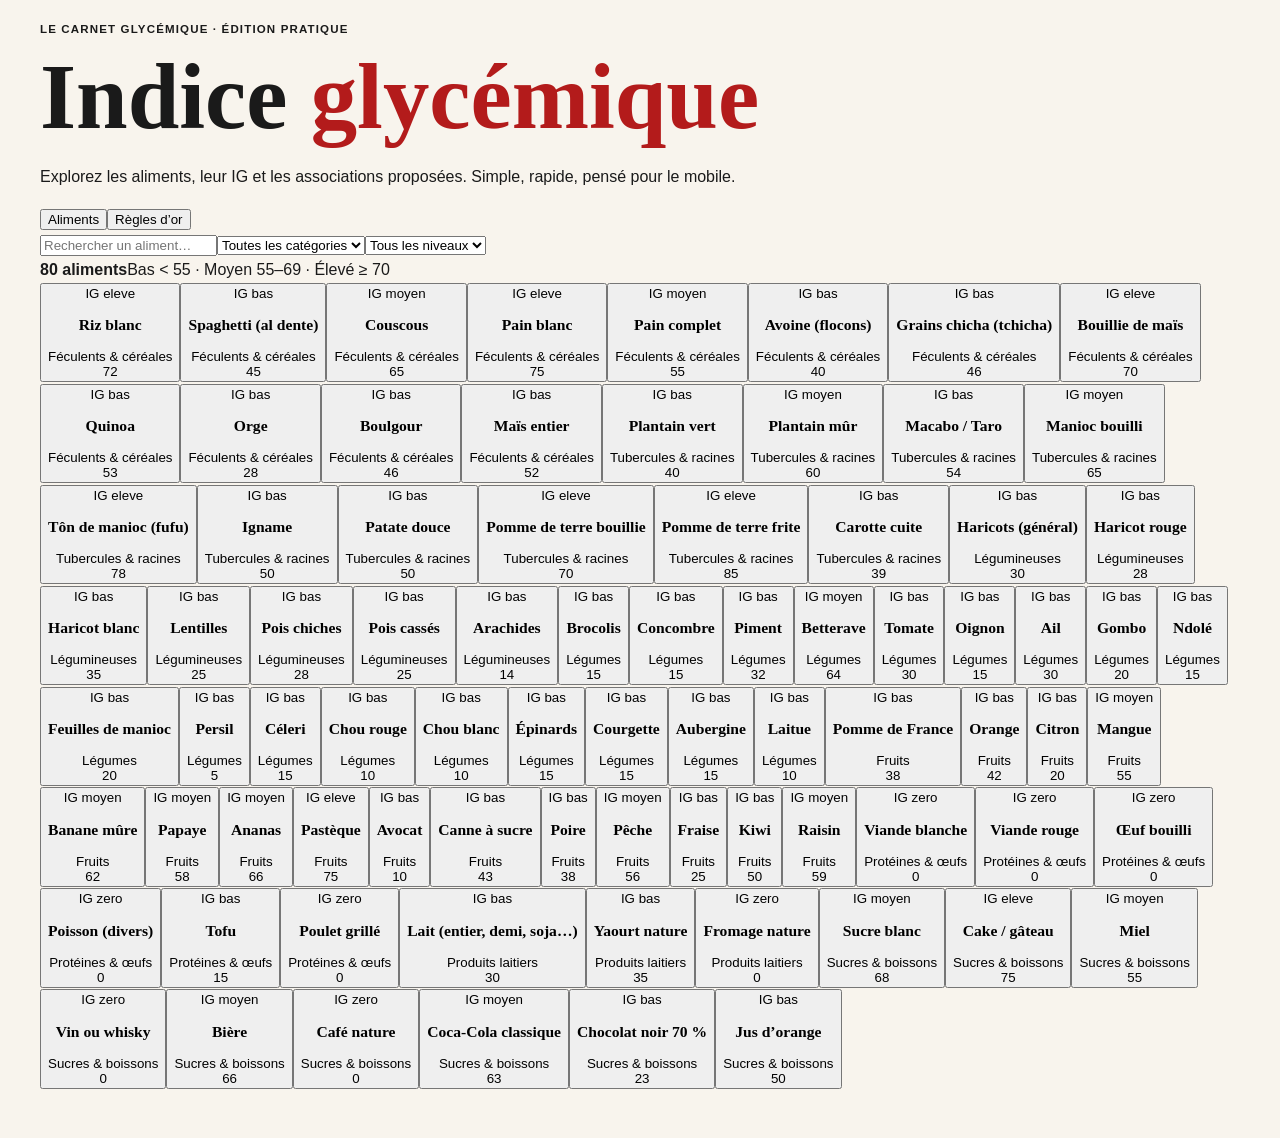
==== commit 5362c7e8: "Revert "Rendre l’affichage des données JSON infaillible"" ====
--- a/index.html
+++ b/index.html
@@ -1 +1 @@
-<!doctype html><html lang="fr"><head><meta charset="utf-8"><meta name="viewport" content="width=device-width,initial-scale=1"><title>Indice glycémique</title><link rel="stylesheet" href="css/style.css"></head><body><main><h1>Indice glycémique</h1><input id="q" placeholder="Rechercher un aliment"><strong id="count"></strong><section id="grid" class="grid"></section></main><script src="js/data.js"></script><script src="app.js"></script></body></html>+<!doctype html><html lang="fr"><head><meta charset="utf-8"><meta name="viewport" content="width=device-width,initial-scale=1"><title>Indice — Le carnet glycémique</title><link rel="stylesheet" href="css/style.css"></head><body><main><header><div class="eyebrow">Le carnet glycémique · édition pratique</div><h1>Indice <em>glycémique</em></h1><p class="intro">Explorez les aliments, leur IG et les associations proposées. Simple, rapide, pensé pour le mobile.</p></header><div class="tabs"><button class="active" data-tab="foods">Aliments</button><button data-tab="rules">Règles d’or</button></div><section id="foods"><div class="controls"><input id="search" placeholder="Rechercher un aliment…" autocomplete="off"><select id="cat"><option value="">Toutes les catégories</option></select><select id="level"><option value="">Tous les niveaux</option><option value="bas">IG bas</option><option value="moyen">IG moyen</option><option value="eleve">IG élevé</option><option value="zero">IG nul</option></select></div><div class="meta"><strong id="count">0 aliment</strong><span class="muted">Bas &lt; 55 · Moyen 55–69 · Élevé ≥ 70</span></div><div id="grid" class="grid"></div><article id="detail" class="panel" hidden></article></section><section id="rules" hidden><h2>Les règles d’or</h2><div id="rulesList" class="rules"></div><p class="muted" id="note"></p></section></main><script src="js/data.js"></script><script>let db=window.APP_DATA;const $=s=>document.querySelector(s);const level=v=>v===0?'zero':v<55?'bas':v<70?'moyen':'eleve';function render(){let q=$('#search').value.toLowerCase(),c=$('#cat').value,l=$('#level').value,a=db.aliments.filter(x=>(!q||x[0].toLowerCase().includes(q))&&(!c||x[1]===c)&&(!l||level(x[2])===l));$('#count').textContent=a.length+' aliment'+(a.length>1?'s':'');$('#grid').innerHTML=a.map(x=>`<button class="card"><span class="tag ${level(x[2])}">IG ${level(x[2])}</span><h3>${x[0]}</h3><span class="muted">${x[1]}</span><div class="gi ${level(x[2])}">${x[2]}</div></button>`).join('');document.querySelectorAll('.card').forEach((b,i)=>b.onclick=()=>{$('#detail').hidden=false;$('#detail').innerHTML=`<h2>${a[i][0]}</h2><div class="gi ${level(a[i][2])}">IG ${a[i][2]}</div><p>${a[i][3]}</p>`;$('#detail').scrollIntoView({behavior:'smooth'})})}function init(){[...new Set(db.aliments.map(x=>x[1]))].sort().forEach(x=>$('#cat').insertAdjacentHTML('beforeend',`<option>${x}</option>`));$('#rulesList').innerHTML=db.regles_dor.map(x=>`<div class="rule">${x}</div>`).join('');$('#note').textContent=db.note||'';render()}['search','cat','level'].forEach(x=>$('#'+x).oninput=render);document.querySelectorAll('[data-tab]').forEach(b=>b.onclick=()=>{document.querySelectorAll('[data-tab]').forEach(x=>x.classList.remove('active'));b.classList.add('active');$('#foods').hidden=b.dataset.tab!=='foods';$('#rules').hidden=b.dataset.tab!=='rules'});document.addEventListener('DOMContentLoaded',init);</script></body></html>
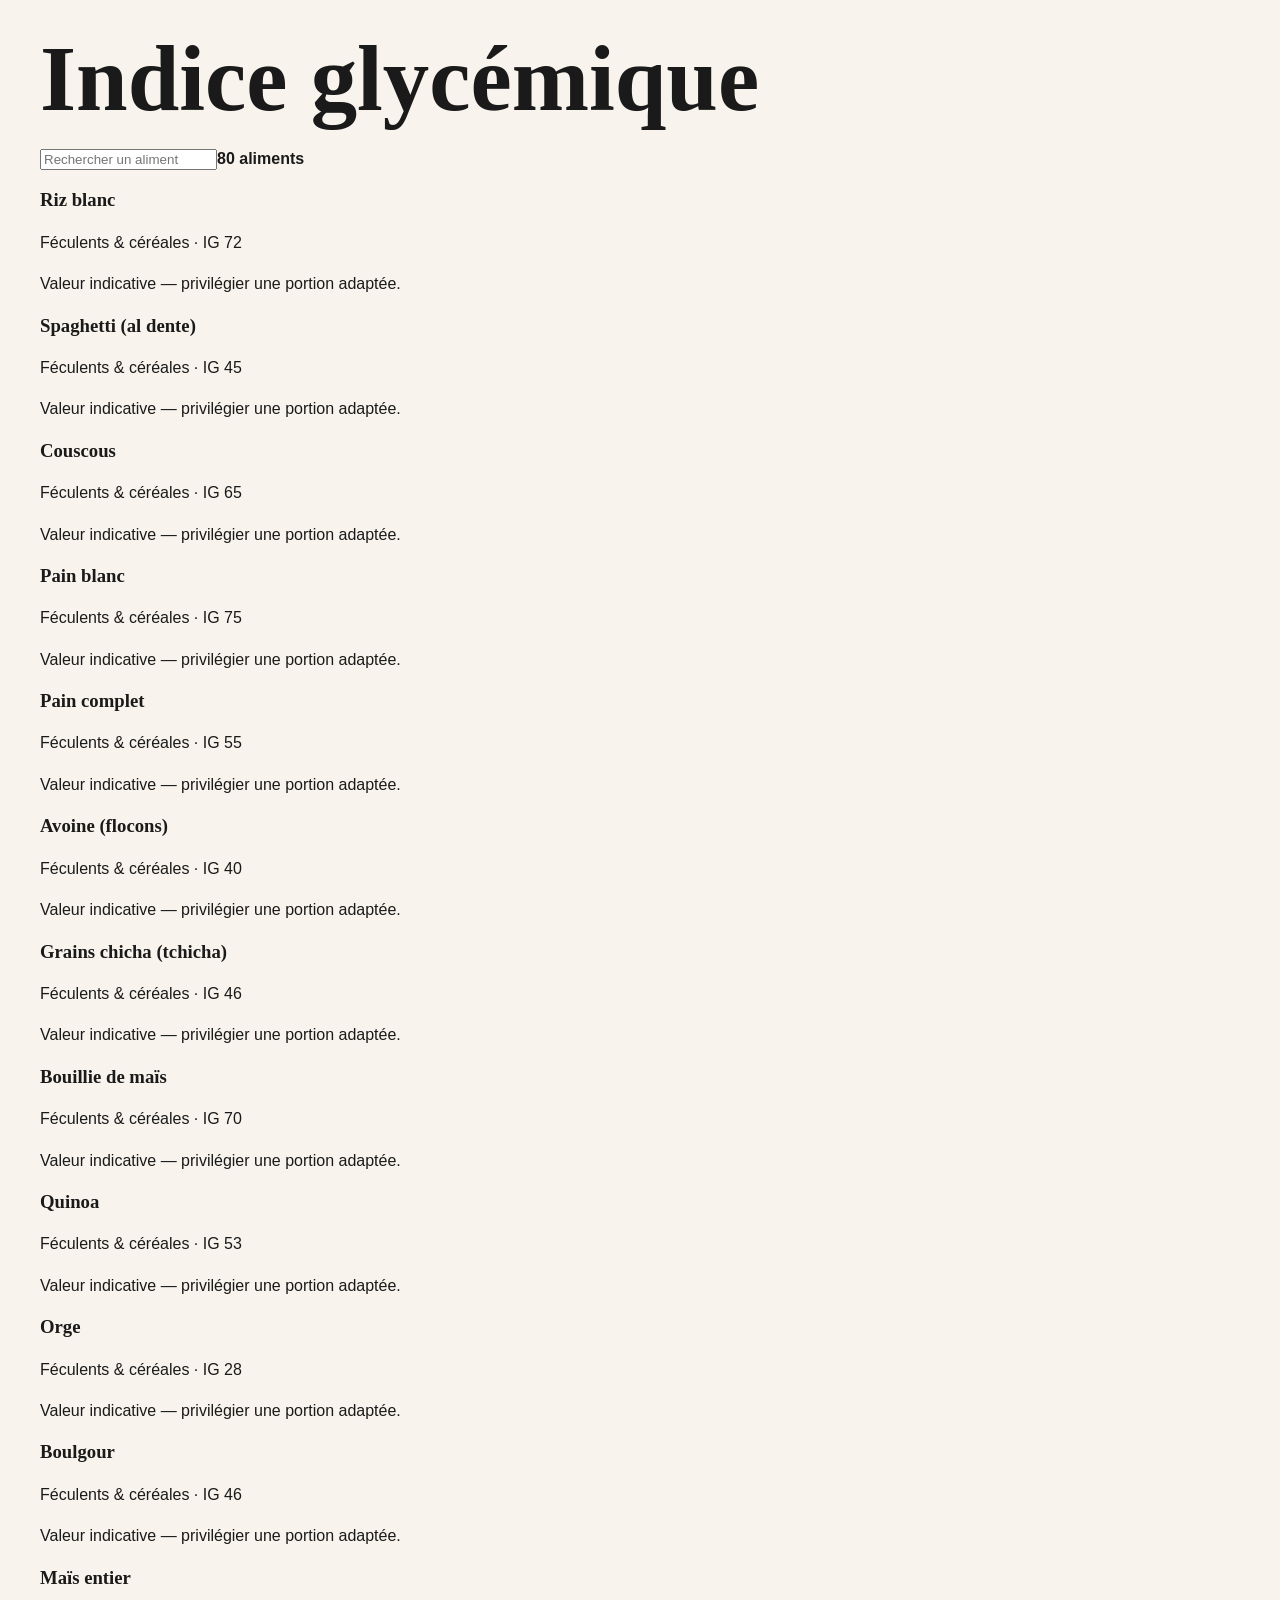
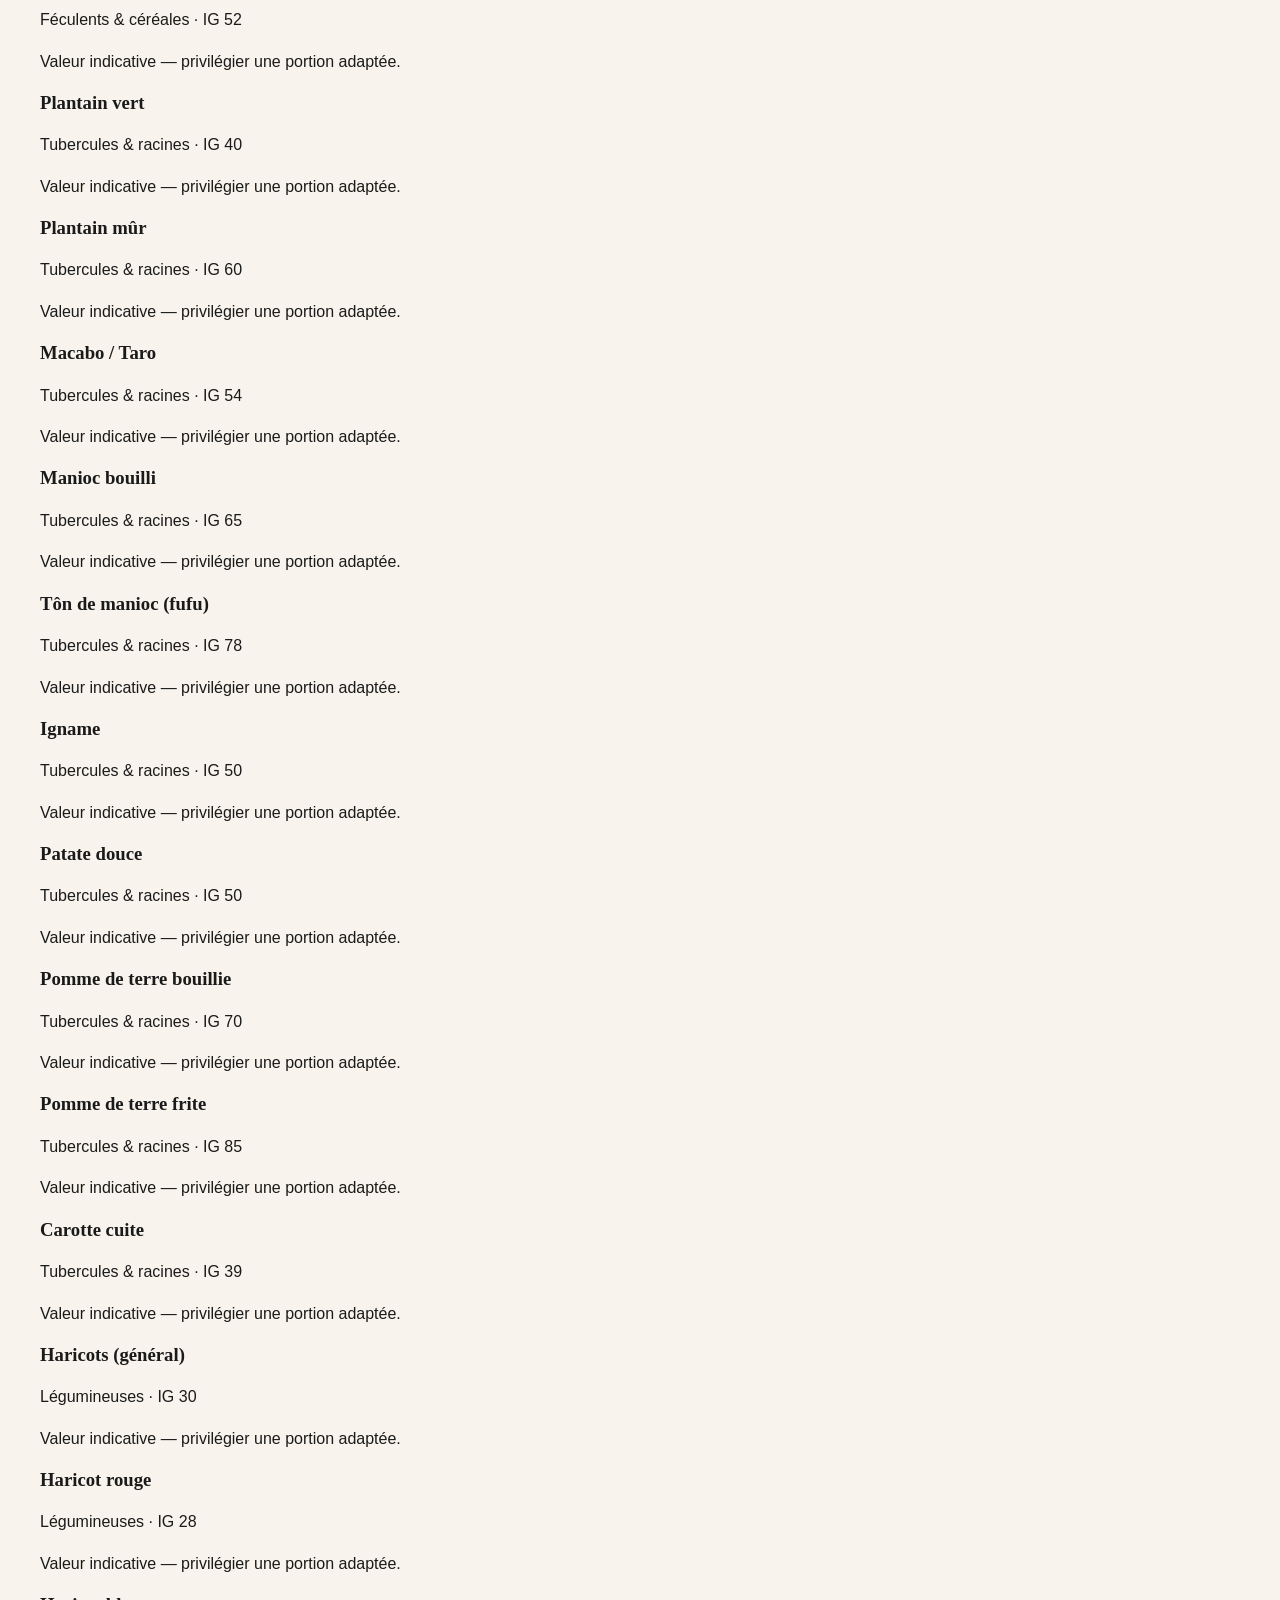
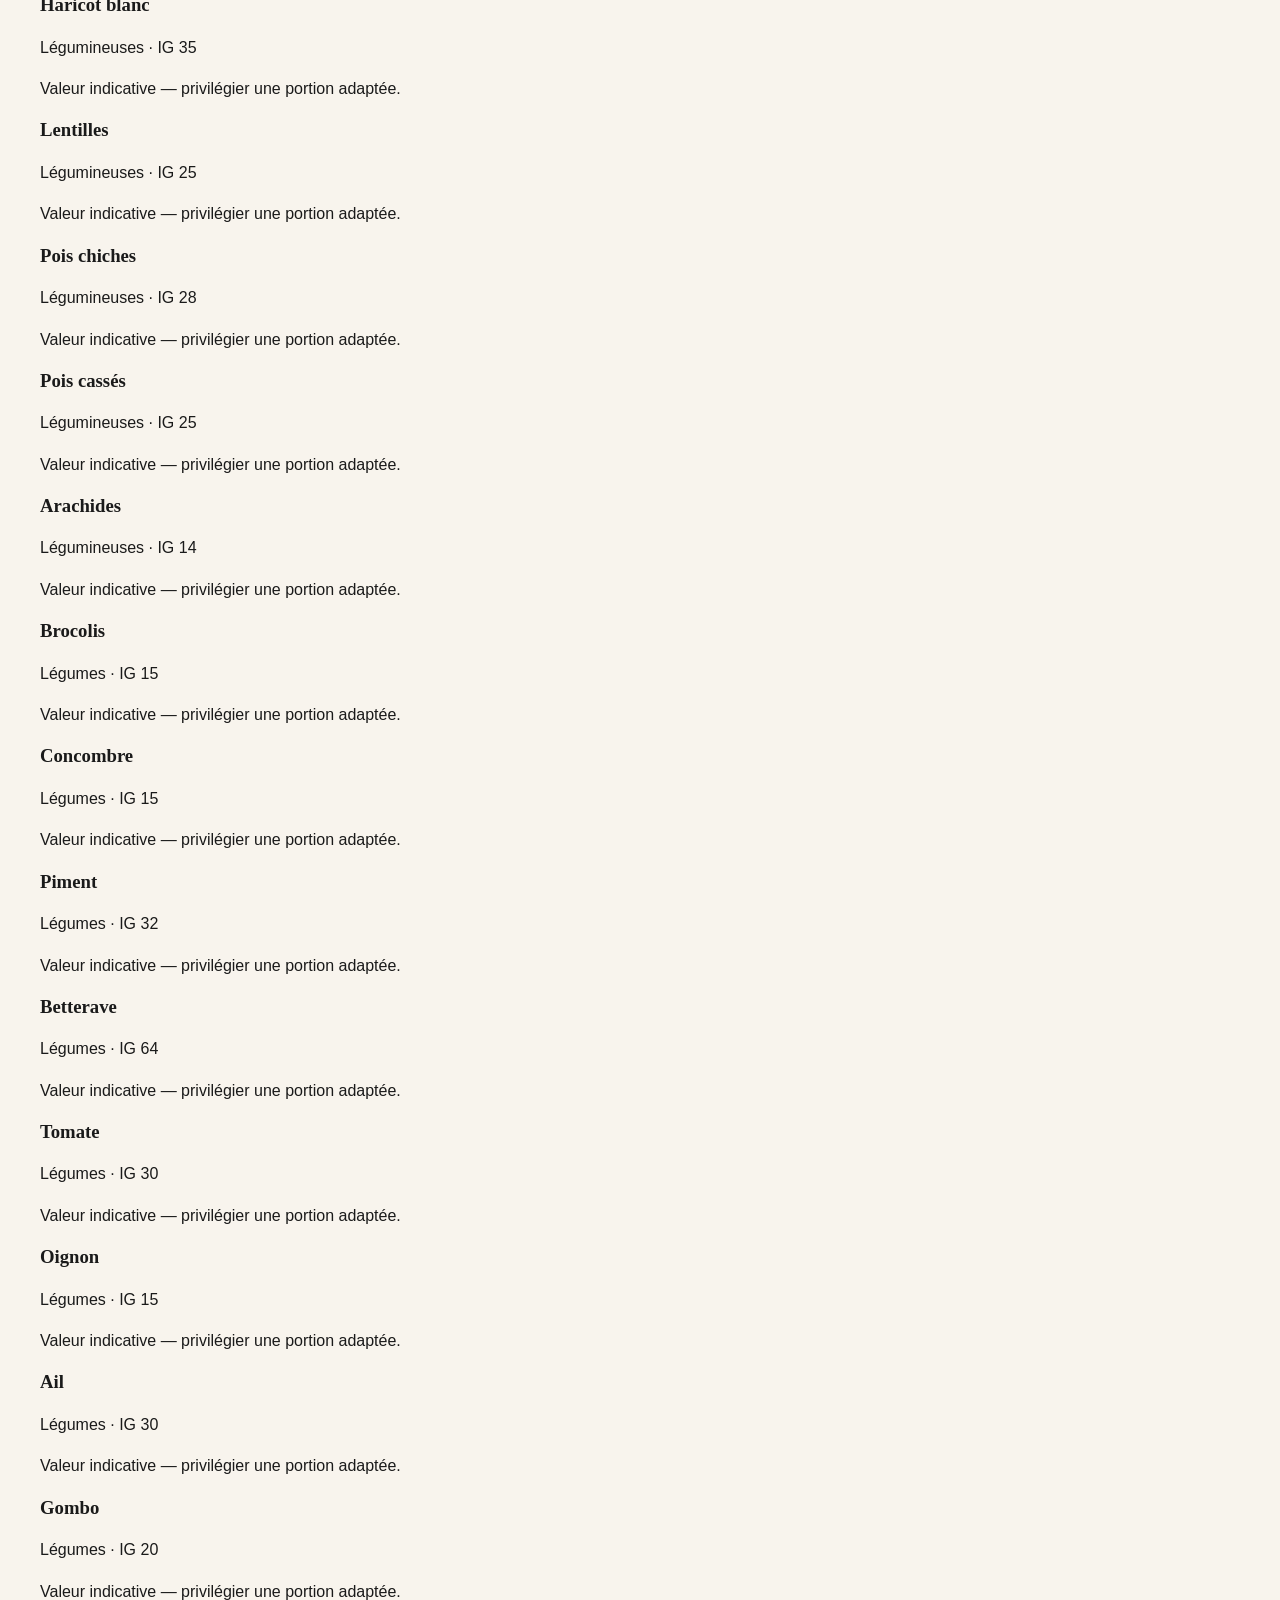
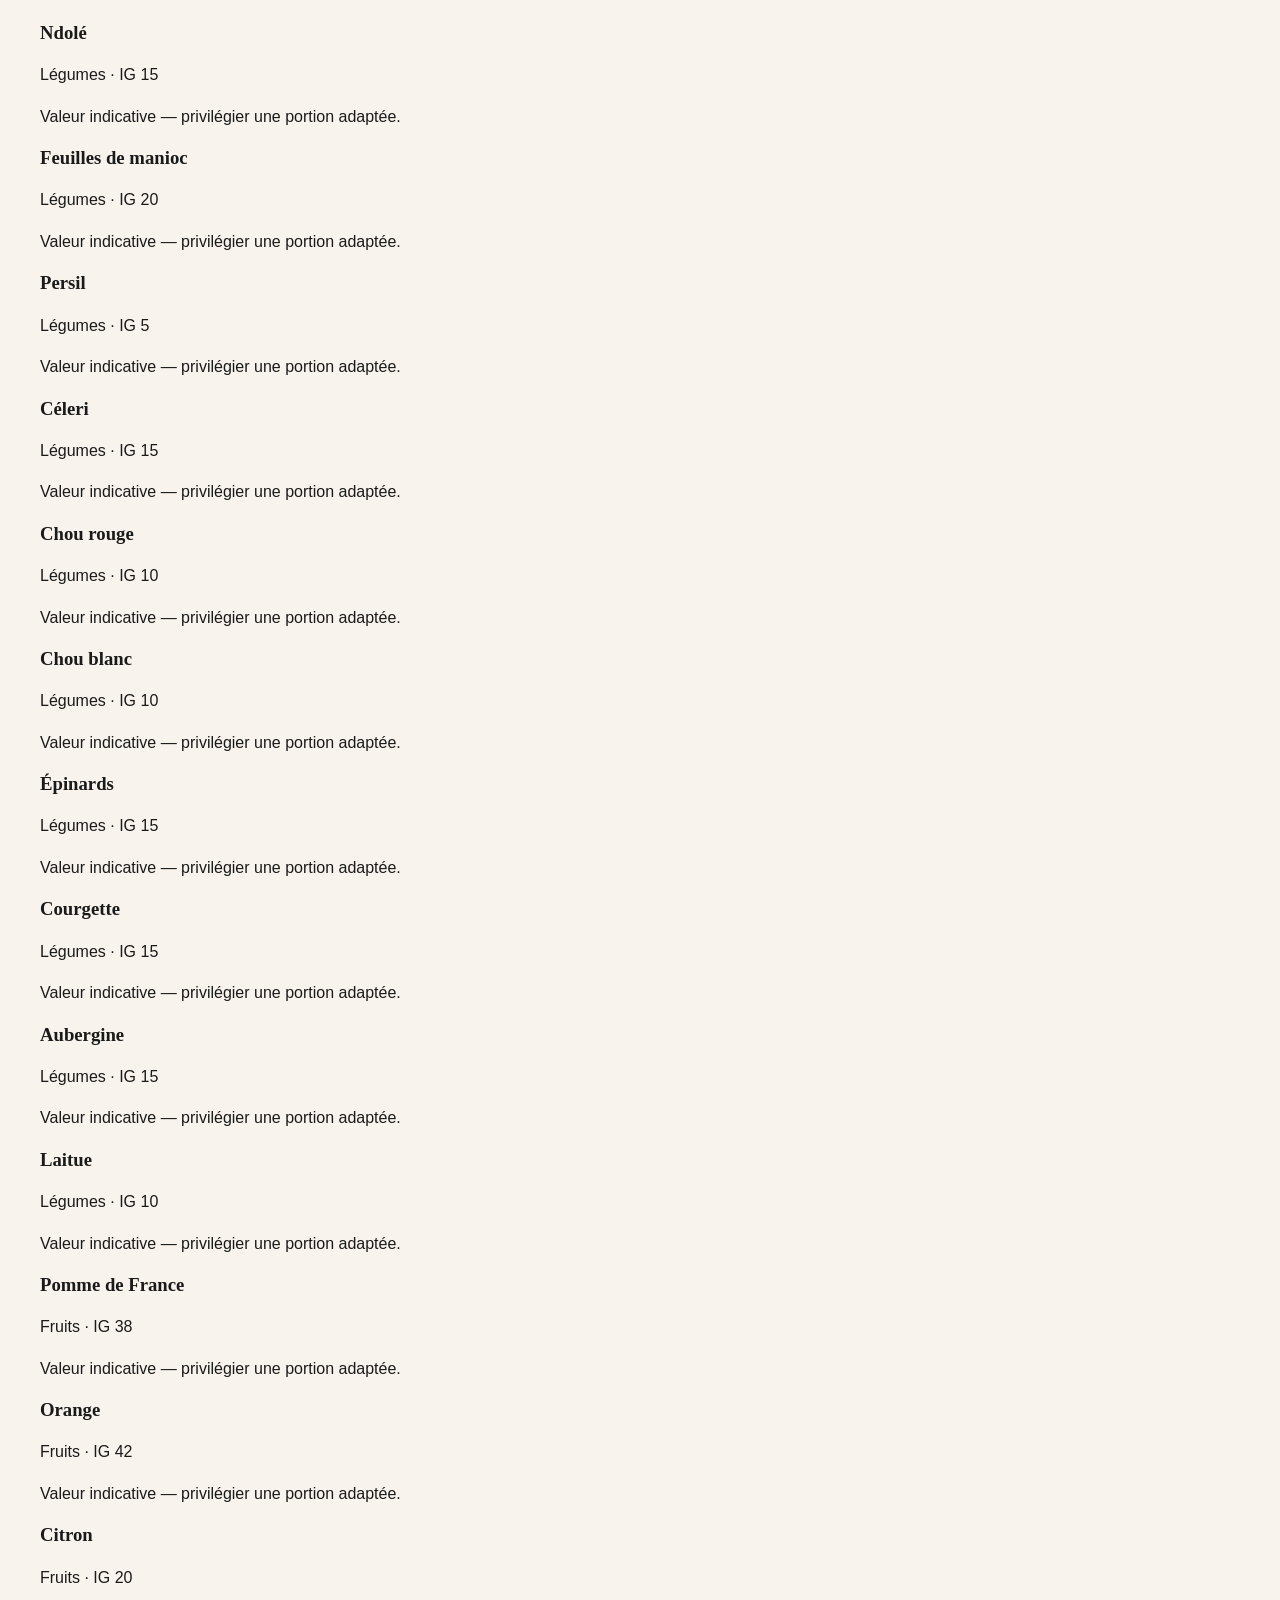
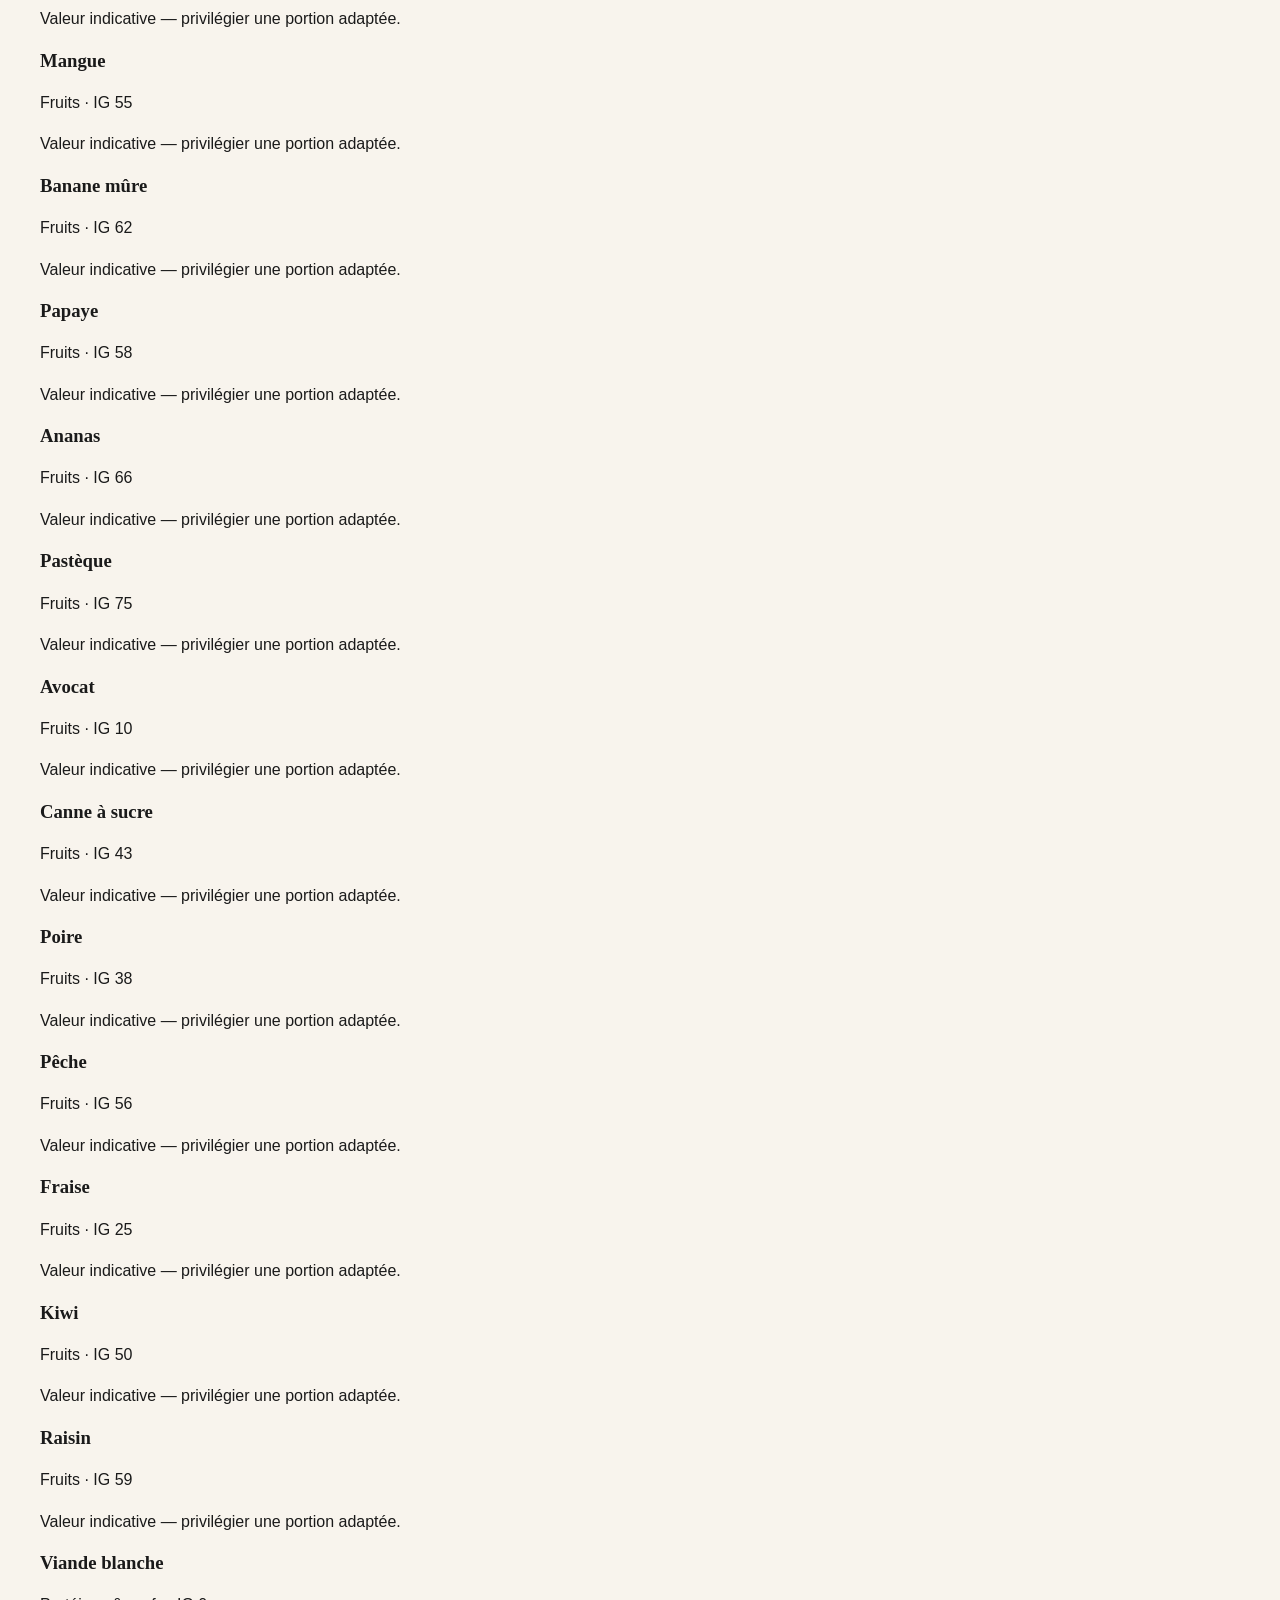
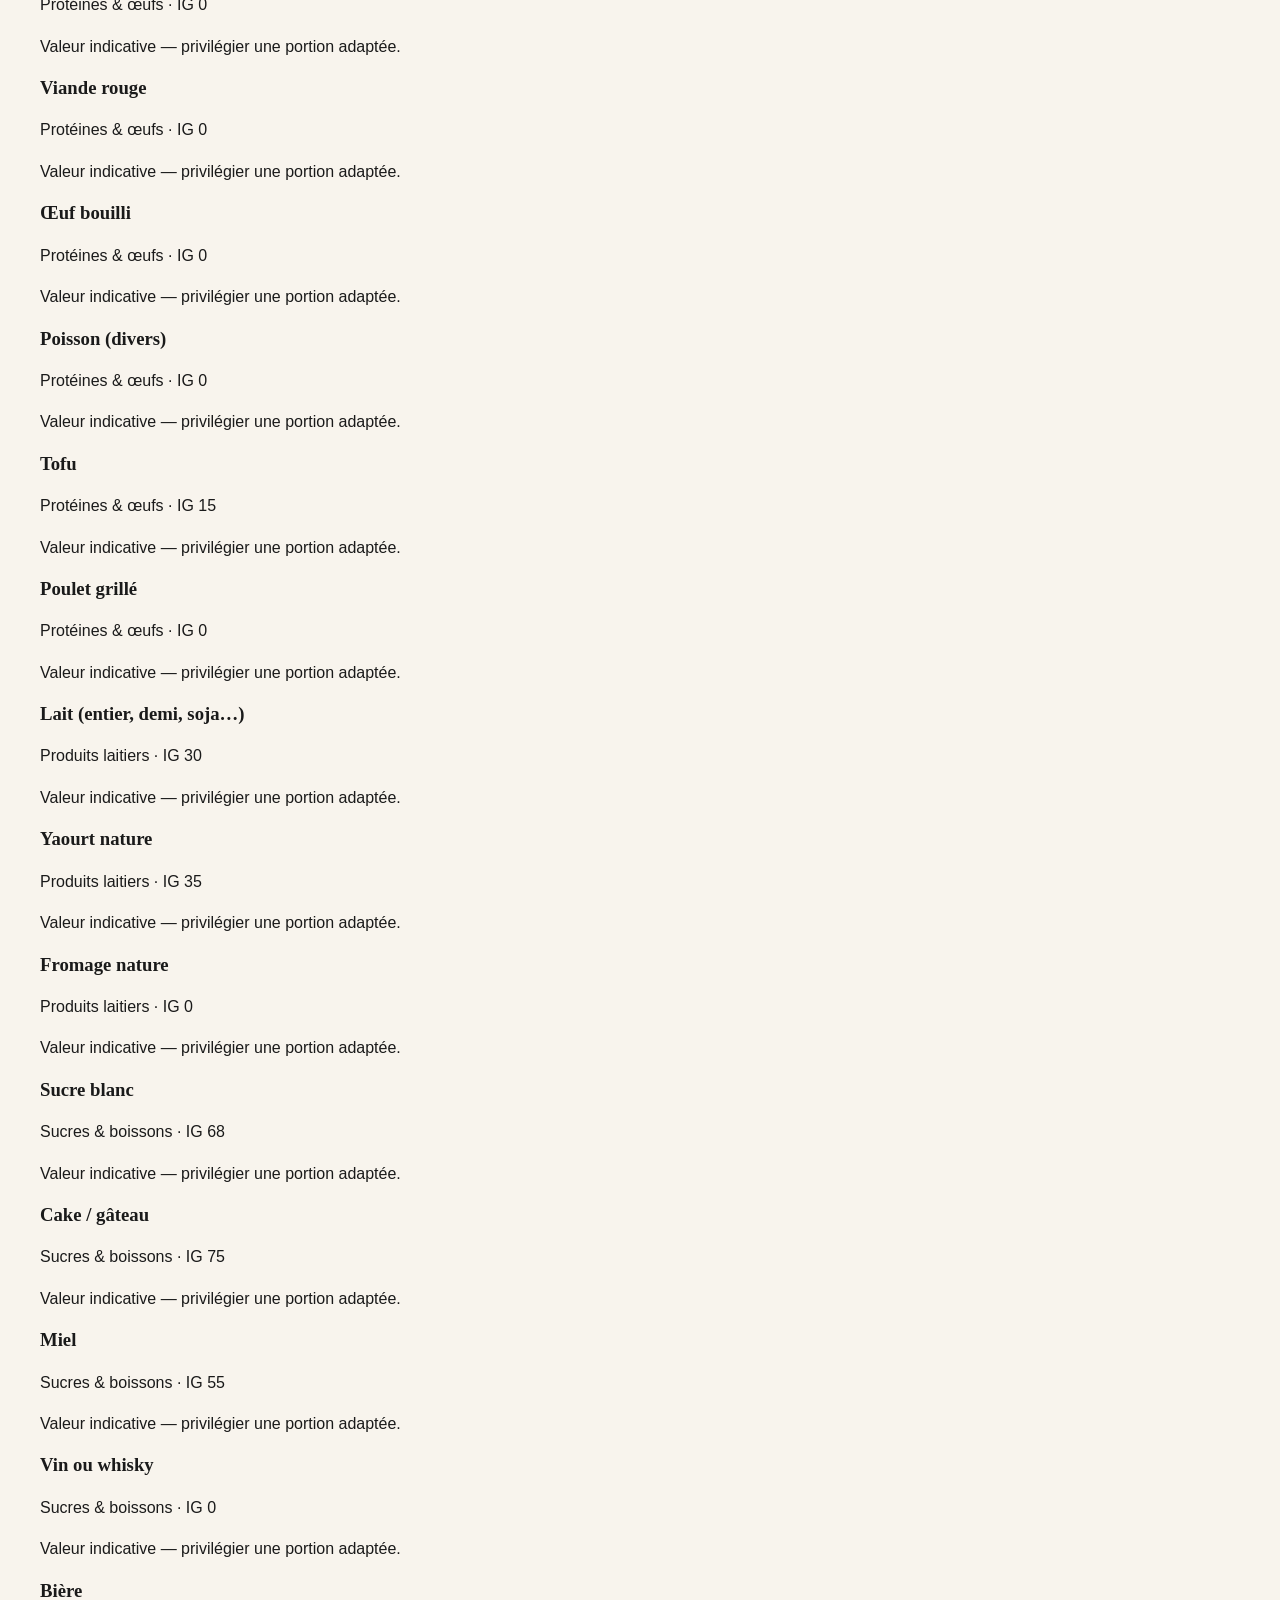
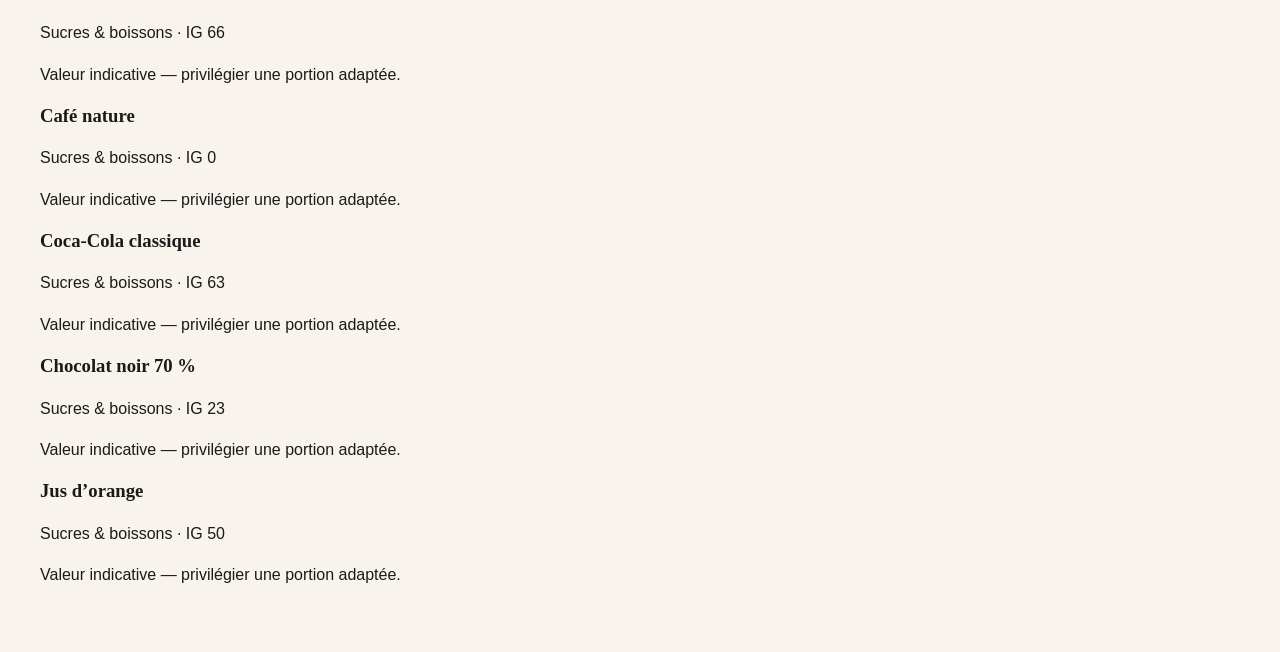
==== commit 91518a6e: "Revert "Revert "Rendre l’affichage des données JSON infaillible""" ====
--- a/index.html
+++ b/index.html
@@ -1 +1 @@
-<!doctype html><html lang="fr"><head><meta charset="utf-8"><meta name="viewport" content="width=device-width,initial-scale=1"><title>Indice — Le carnet glycémique</title><link rel="stylesheet" href="css/style.css"></head><body><main><header><div class="eyebrow">Le carnet glycémique · édition pratique</div><h1>Indice <em>glycémique</em></h1><p class="intro">Explorez les aliments, leur IG et les associations proposées. Simple, rapide, pensé pour le mobile.</p></header><div class="tabs"><button class="active" data-tab="foods">Aliments</button><button data-tab="rules">Règles d’or</button></div><section id="foods"><div class="controls"><input id="search" placeholder="Rechercher un aliment…" autocomplete="off"><select id="cat"><option value="">Toutes les catégories</option></select><select id="level"><option value="">Tous les niveaux</option><option value="bas">IG bas</option><option value="moyen">IG moyen</option><option value="eleve">IG élevé</option><option value="zero">IG nul</option></select></div><div class="meta"><strong id="count">0 aliment</strong><span class="muted">Bas &lt; 55 · Moyen 55–69 · Élevé ≥ 70</span></div><div id="grid" class="grid"></div><article id="detail" class="panel" hidden></article></section><section id="rules" hidden><h2>Les règles d’or</h2><div id="rulesList" class="rules"></div><p class="muted" id="note"></p></section></main><script src="js/data.js"></script><script>let db=window.APP_DATA;const $=s=>document.querySelector(s);const level=v=>v===0?'zero':v<55?'bas':v<70?'moyen':'eleve';function render(){let q=$('#search').value.toLowerCase(),c=$('#cat').value,l=$('#level').value,a=db.aliments.filter(x=>(!q||x[0].toLowerCase().includes(q))&&(!c||x[1]===c)&&(!l||level(x[2])===l));$('#count').textContent=a.length+' aliment'+(a.length>1?'s':'');$('#grid').innerHTML=a.map(x=>`<button class="card"><span class="tag ${level(x[2])}">IG ${level(x[2])}</span><h3>${x[0]}</h3><span class="muted">${x[1]}</span><div class="gi ${level(x[2])}">${x[2]}</div></button>`).join('');document.querySelectorAll('.card').forEach((b,i)=>b.onclick=()=>{$('#detail').hidden=false;$('#detail').innerHTML=`<h2>${a[i][0]}</h2><div class="gi ${level(a[i][2])}">IG ${a[i][2]}</div><p>${a[i][3]}</p>`;$('#detail').scrollIntoView({behavior:'smooth'})})}function init(){[...new Set(db.aliments.map(x=>x[1]))].sort().forEach(x=>$('#cat').insertAdjacentHTML('beforeend',`<option>${x}</option>`));$('#rulesList').innerHTML=db.regles_dor.map(x=>`<div class="rule">${x}</div>`).join('');$('#note').textContent=db.note||'';render()}['search','cat','level'].forEach(x=>$('#'+x).oninput=render);document.querySelectorAll('[data-tab]').forEach(b=>b.onclick=()=>{document.querySelectorAll('[data-tab]').forEach(x=>x.classList.remove('active'));b.classList.add('active');$('#foods').hidden=b.dataset.tab!=='foods';$('#rules').hidden=b.dataset.tab!=='rules'});document.addEventListener('DOMContentLoaded',init);</script></body></html>
+<!doctype html><html lang="fr"><head><meta charset="utf-8"><meta name="viewport" content="width=device-width,initial-scale=1"><title>Indice glycémique</title><link rel="stylesheet" href="css/style.css"></head><body><main><h1>Indice glycémique</h1><input id="q" placeholder="Rechercher un aliment"><strong id="count"></strong><section id="grid" class="grid"></section></main><script src="js/data.js"></script><script src="app.js"></script></body></html>
